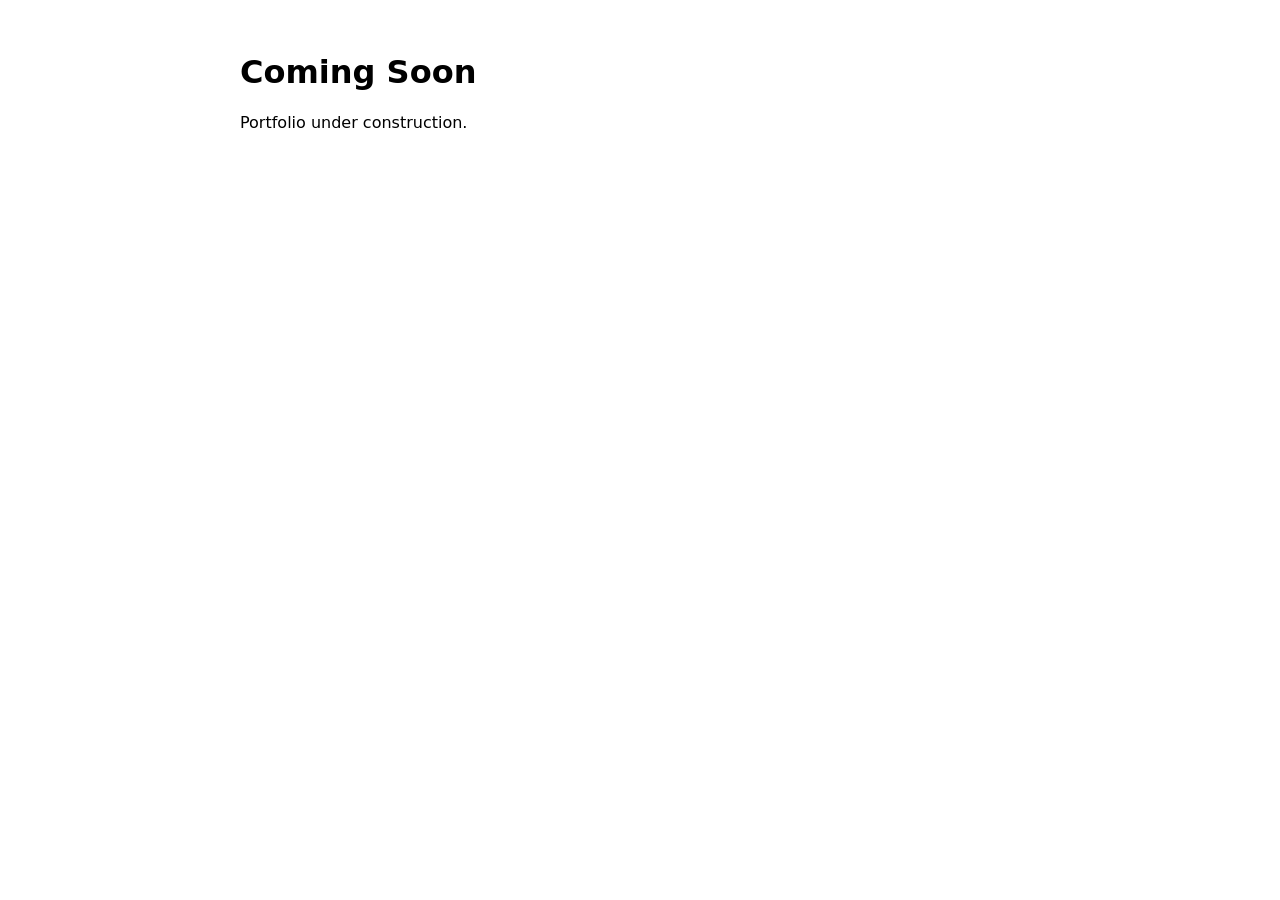
==== src/index.html @ c022584e "Initial project setup: S3+CloudFront static site with Terraform IaC and GitHub Actions deploy pipeli" ====
<!DOCTYPE html>
<html lang="en">
<head>
  <meta charset="UTF-8" />
  <meta name="viewport" content="width=device-width, initial-scale=1.0" />
  <title>My Portfolio</title>
  <style>
    body {
      font-family: system-ui, sans-serif;
      max-width: 800px;
      margin: 0 auto;
      padding: 2rem;
    }
  </style>
</head>
<body>
  <h1>Coming Soon</h1>
  <p>Portfolio under construction.</p>
</body>
</html>
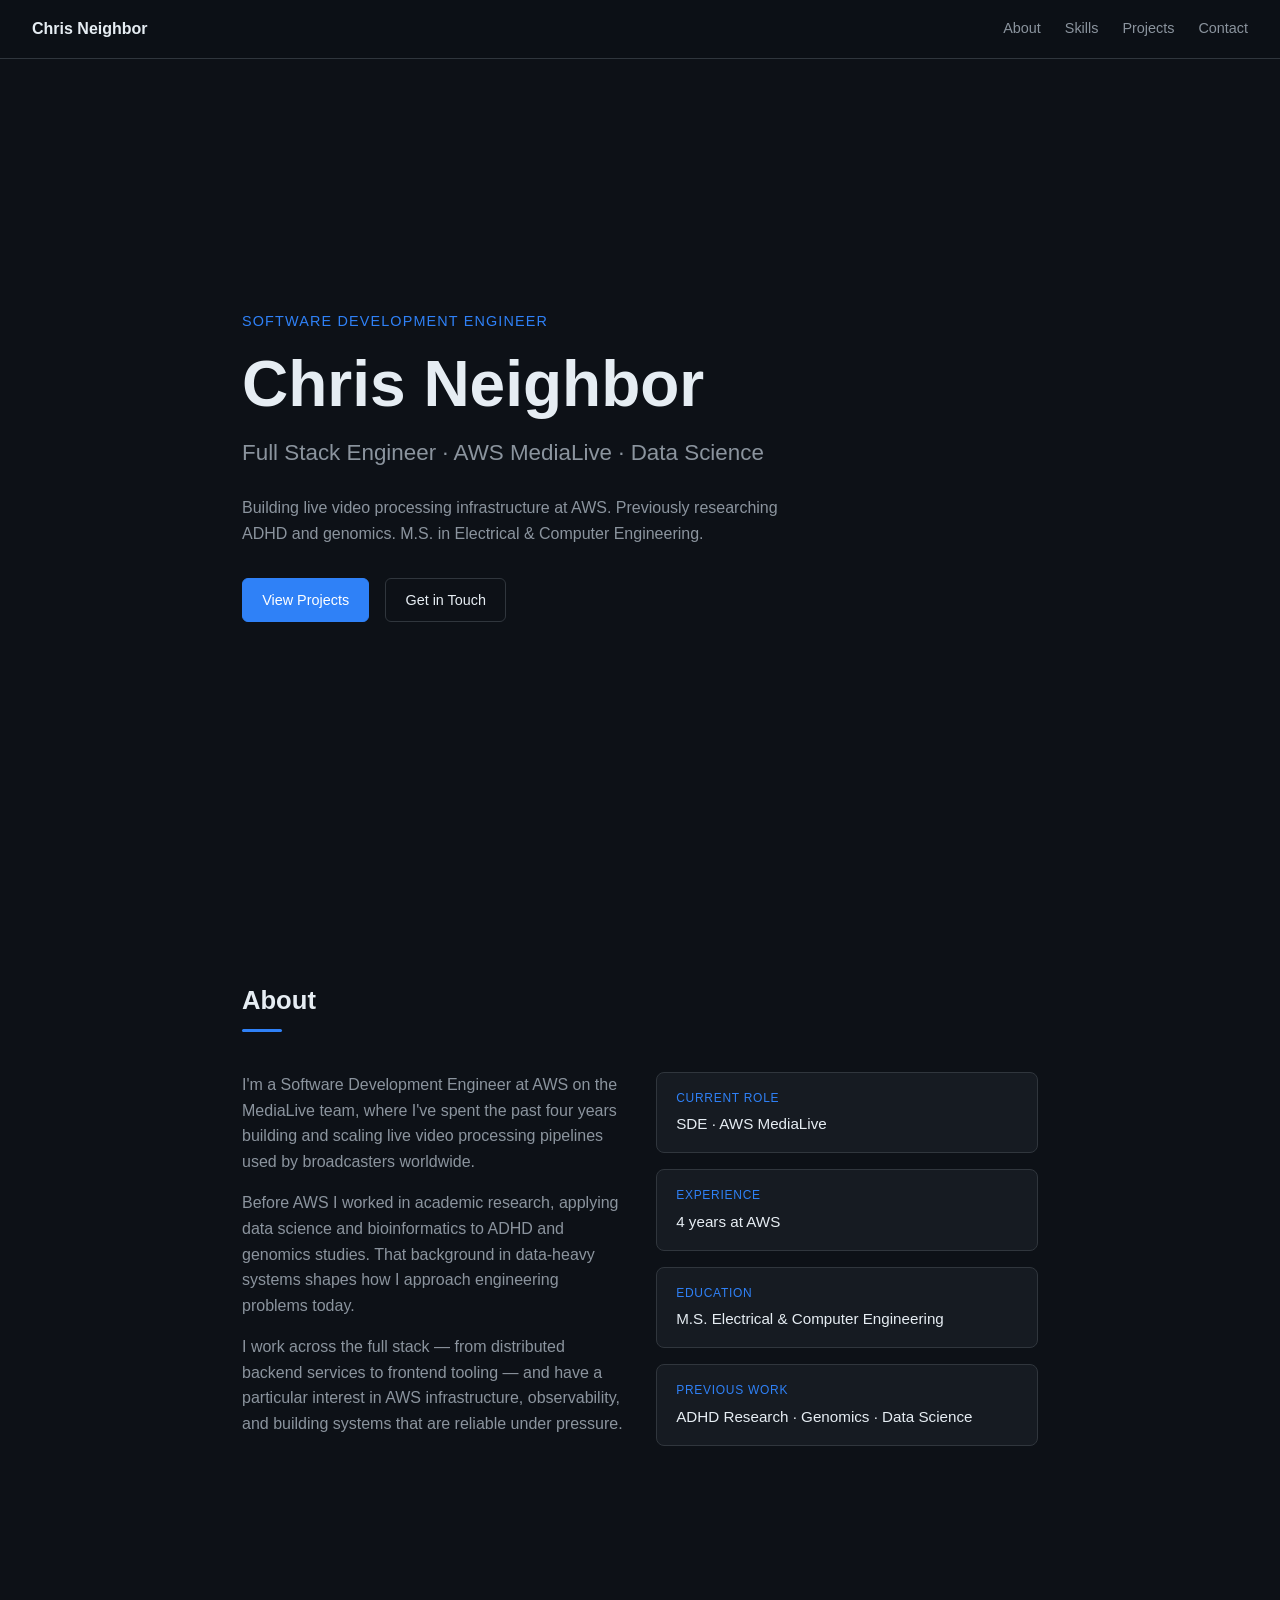
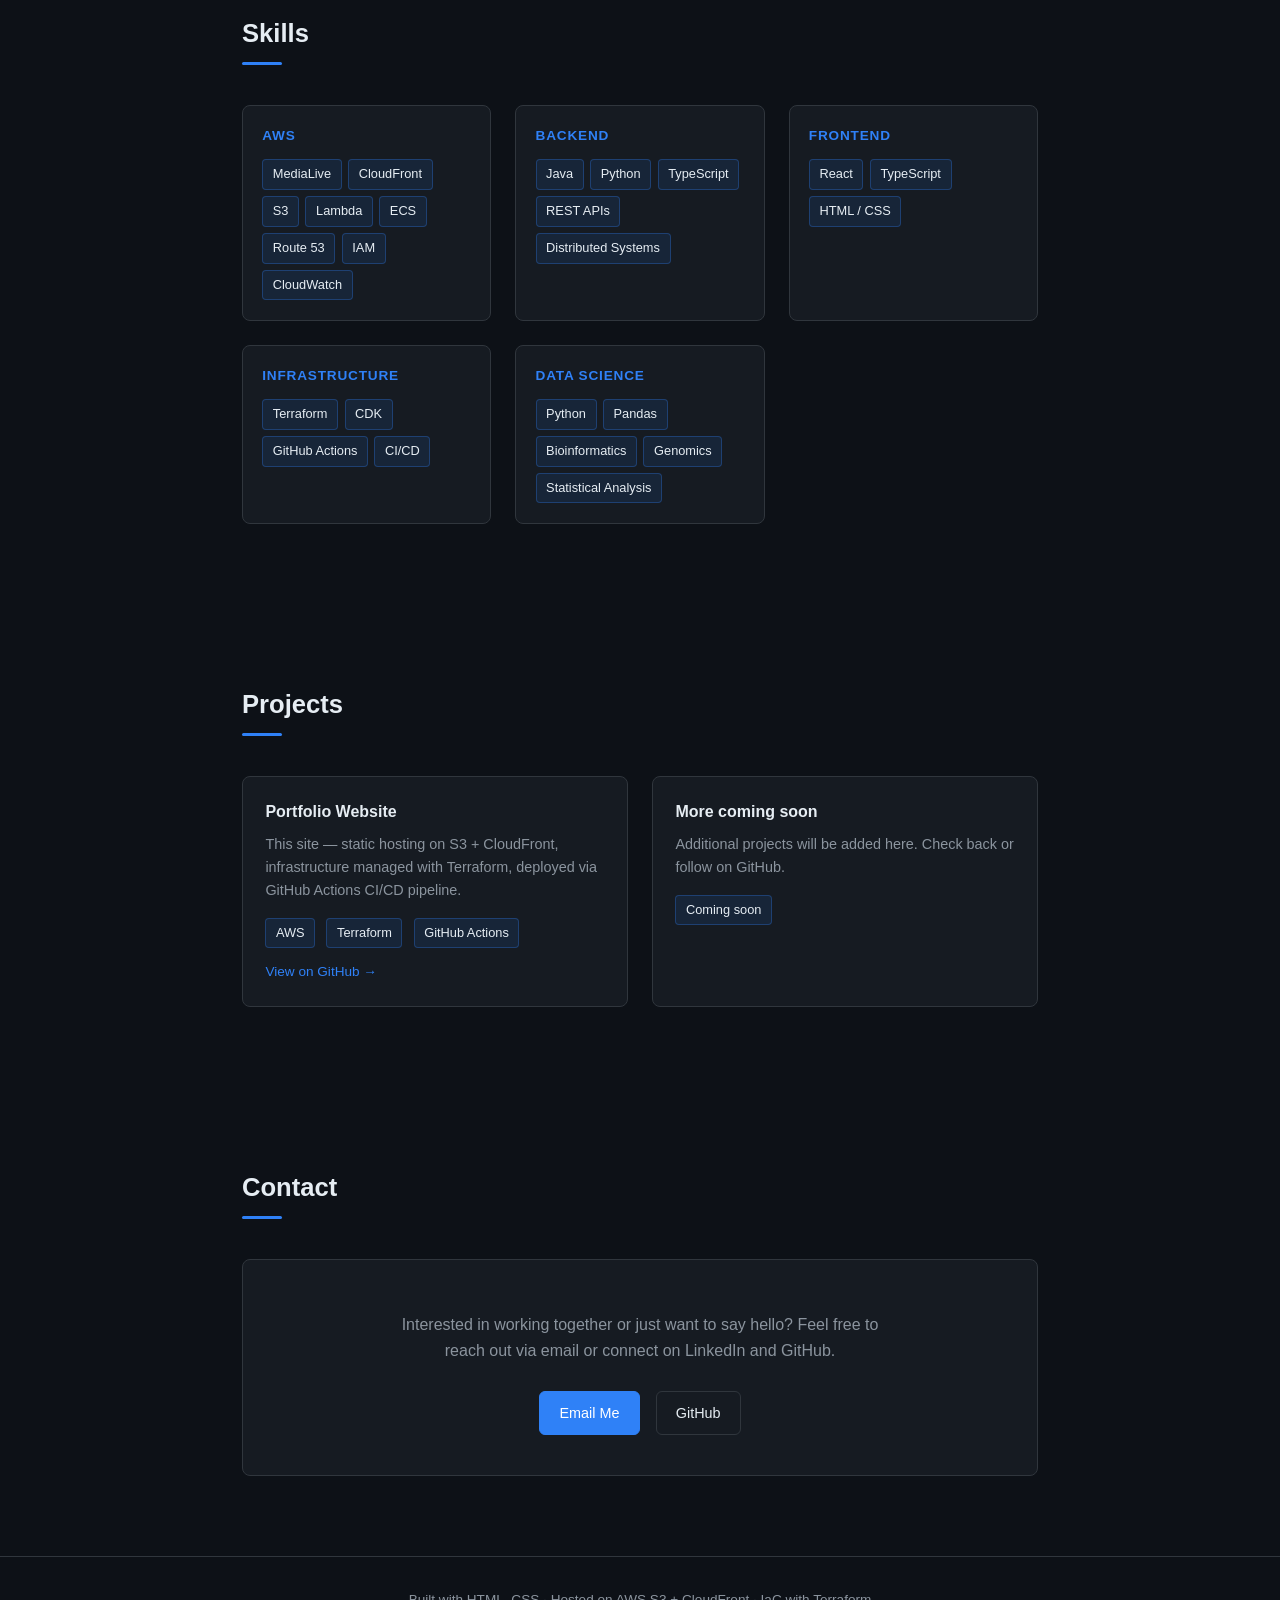
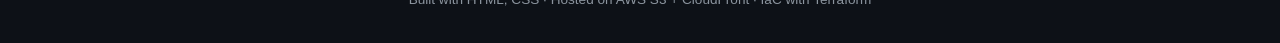
==== commit 2b29d515: "Add initial portfolio site with hero, about, skills, projects, and contact sections" ====
--- a/src/index.html
+++ b/src/index.html
@@ -3,18 +3,190 @@
 <head>
   <meta charset="UTF-8" />
   <meta name="viewport" content="width=device-width, initial-scale=1.0" />
-  <title>My Portfolio</title>
-  <style>
-    body {
-      font-family: system-ui, sans-serif;
-      max-width: 800px;
-      margin: 0 auto;
-      padding: 2rem;
-    }
-  </style>
+  <title>Chris Neighbor — Software Development Engineer</title>
+  <meta name="description" content="Software Development Engineer at AWS with a background in full stack development, media streaming, and data science." />
+  <link rel="stylesheet" href="styles.css" />
 </head>
 <body>
-  <h1>Coming Soon</h1>
-  <p>Portfolio under construction.</p>
+
+  <nav>
+    <span class="nav-name">Chris Neighbor</span>
+    <div class="nav-links">
+      <a href="#about">About</a>
+      <a href="#skills">Skills</a>
+      <a href="#projects">Projects</a>
+      <a href="#contact">Contact</a>
+    </div>
+  </nav>
+
+  <!-- Hero -->
+  <section id="hero">
+    <p class="hero-label">Software Development Engineer</p>
+    <h1 class="hero-name">Chris Neighbor</h1>
+    <p class="hero-title">Full Stack Engineer · AWS MediaLive · Data Science</p>
+    <p class="hero-desc">
+      Building live video processing infrastructure at AWS. Previously researching
+      ADHD and genomics. M.S. in Electrical &amp; Computer Engineering.
+    </p>
+    <div class="hero-cta">
+      <a href="#projects" class="btn btn-primary">View Projects</a>
+      <a href="#contact" class="btn btn-secondary">Get in Touch</a>
+    </div>
+  </section>
+
+  <!-- About -->
+  <section id="about">
+    <h2 class="section-heading">About</h2>
+    <div class="section-rule"></div>
+    <div class="about-grid">
+      <div class="about-text">
+        <p>
+          I'm a Software Development Engineer at AWS on the MediaLive team, where I've
+          spent the past four years building and scaling live video processing pipelines
+          used by broadcasters worldwide.
+        </p>
+        <p>
+          Before AWS I worked in academic research, applying data science and bioinformatics
+          to ADHD and genomics studies. That background in data-heavy systems shapes how
+          I approach engineering problems today.
+        </p>
+        <p>
+          I work across the full stack — from distributed backend services to frontend
+          tooling — and have a particular interest in AWS infrastructure, observability,
+          and building systems that are reliable under pressure.
+        </p>
+      </div>
+      <div class="about-details">
+        <div class="detail-card">
+          <div class="label">Current Role</div>
+          <div class="value">SDE · AWS MediaLive</div>
+        </div>
+        <div class="detail-card">
+          <div class="label">Experience</div>
+          <div class="value">4 years at AWS</div>
+        </div>
+        <div class="detail-card">
+          <div class="label">Education</div>
+          <div class="value">M.S. Electrical &amp; Computer Engineering</div>
+        </div>
+        <div class="detail-card">
+          <div class="label">Previous Work</div>
+          <div class="value">ADHD Research · Genomics · Data Science</div>
+        </div>
+      </div>
+    </div>
+  </section>
+
+  <!-- Skills -->
+  <section id="skills">
+    <h2 class="section-heading">Skills</h2>
+    <div class="section-rule"></div>
+    <div class="skills-grid">
+      <div class="skill-group">
+        <h3>AWS</h3>
+        <div class="skill-tags">
+          <span class="tag">MediaLive</span>
+          <span class="tag">CloudFront</span>
+          <span class="tag">S3</span>
+          <span class="tag">Lambda</span>
+          <span class="tag">ECS</span>
+          <span class="tag">Route 53</span>
+          <span class="tag">IAM</span>
+          <span class="tag">CloudWatch</span>
+        </div>
+      </div>
+      <div class="skill-group">
+        <h3>Backend</h3>
+        <div class="skill-tags">
+          <span class="tag">Java</span>
+          <span class="tag">Python</span>
+          <span class="tag">TypeScript</span>
+          <span class="tag">REST APIs</span>
+          <span class="tag">Distributed Systems</span>
+        </div>
+      </div>
+      <div class="skill-group">
+        <h3>Frontend</h3>
+        <div class="skill-tags">
+          <span class="tag">React</span>
+          <span class="tag">TypeScript</span>
+          <span class="tag">HTML / CSS</span>
+        </div>
+      </div>
+      <div class="skill-group">
+        <h3>Infrastructure</h3>
+        <div class="skill-tags">
+          <span class="tag">Terraform</span>
+          <span class="tag">CDK</span>
+          <span class="tag">GitHub Actions</span>
+          <span class="tag">CI/CD</span>
+        </div>
+      </div>
+      <div class="skill-group">
+        <h3>Data Science</h3>
+        <div class="skill-tags">
+          <span class="tag">Python</span>
+          <span class="tag">Pandas</span>
+          <span class="tag">Bioinformatics</span>
+          <span class="tag">Genomics</span>
+          <span class="tag">Statistical Analysis</span>
+        </div>
+      </div>
+    </div>
+  </section>
+
+  <!-- Projects -->
+  <section id="projects">
+    <h2 class="section-heading">Projects</h2>
+    <div class="section-rule"></div>
+    <div class="projects-grid">
+      <div class="project-card">
+        <h3>Portfolio Website</h3>
+        <p>
+          This site — static hosting on S3 + CloudFront, infrastructure managed
+          with Terraform, deployed via GitHub Actions CI/CD pipeline.
+        </p>
+        <div class="skill-tags">
+          <span class="tag">AWS</span>
+          <span class="tag">Terraform</span>
+          <span class="tag">GitHub Actions</span>
+        </div>
+        <a href="https://github.com/Neighborc/PersonalWebsite" class="project-link" target="_blank" rel="noopener">
+          View on GitHub →
+        </a>
+      </div>
+
+      <div class="project-card">
+        <h3>More coming soon</h3>
+        <p>
+          Additional projects will be added here. Check back or follow on GitHub.
+        </p>
+        <div class="skill-tags">
+          <span class="tag">Coming soon</span>
+        </div>
+      </div>
+    </div>
+  </section>
+
+  <!-- Contact -->
+  <section id="contact">
+    <h2 class="section-heading">Contact</h2>
+    <div class="section-rule"></div>
+    <div class="contact-inner">
+      <p>
+        Interested in working together or just want to say hello?
+        Feel free to reach out via email or connect on LinkedIn and GitHub.
+      </p>
+      <div class="contact-links">
+        <a href="mailto:chrisjneighbor@gmail.com" class="btn btn-primary">Email Me</a>
+        <a href="https://github.com/Neighborc" class="btn btn-secondary" target="_blank" rel="noopener">GitHub</a>
+      </div>
+    </div>
+  </section>
+
+  <footer>
+    <p>Built with HTML, CSS · Hosted on AWS S3 + CloudFront · IaC with Terraform</p>
+  </footer>
+
 </body>
 </html>
--- a/src/styles.css
+++ b/src/styles.css
@@ -0,0 +1,254 @@
+*, *::before, *::after { box-sizing: border-box; margin: 0; padding: 0; }
+
+:root {
+  --bg: #0d1117;
+  --bg-card: #161b22;
+  --border: #30363d;
+  --text: #e6edf3;
+  --text-muted: #8b949e;
+  --accent: #2f81f7;
+  --accent-glow: rgba(47, 129, 247, 0.15);
+  --tag-bg: rgba(47, 129, 247, 0.1);
+  --tag-border: rgba(47, 129, 247, 0.3);
+}
+
+html { scroll-behavior: smooth; }
+
+body {
+  background: var(--bg);
+  color: var(--text);
+  font-family: -apple-system, BlinkMacSystemFont, "Segoe UI", sans-serif;
+  line-height: 1.6;
+}
+
+a { color: var(--accent); text-decoration: none; }
+a:hover { text-decoration: underline; }
+
+/* Nav */
+nav {
+  position: fixed;
+  top: 0; left: 0; right: 0;
+  z-index: 100;
+  display: flex;
+  justify-content: space-between;
+  align-items: center;
+  padding: 1rem 2rem;
+  background: rgba(13, 17, 23, 0.85);
+  backdrop-filter: blur(12px);
+  border-bottom: 1px solid var(--border);
+}
+
+.nav-name { font-weight: 600; font-size: 1rem; color: var(--text); }
+
+.nav-links { display: flex; gap: 1.5rem; }
+.nav-links a { color: var(--text-muted); font-size: 0.9rem; transition: color 0.2s; }
+.nav-links a:hover { color: var(--text); text-decoration: none; }
+
+/* Sections */
+section { max-width: 860px; margin: 0 auto; padding: 5rem 2rem; }
+
+/* Hero */
+#hero {
+  min-height: 100vh;
+  display: flex;
+  flex-direction: column;
+  justify-content: center;
+  max-width: 860px;
+  margin: 0 auto;
+  padding: 6rem 2rem 4rem;
+}
+
+.hero-label {
+  font-size: 0.9rem;
+  color: var(--accent);
+  letter-spacing: 0.08em;
+  text-transform: uppercase;
+  margin-bottom: 1rem;
+}
+
+.hero-name {
+  font-size: clamp(2.5rem, 6vw, 4rem);
+  font-weight: 700;
+  line-height: 1.1;
+  margin-bottom: 1rem;
+}
+
+.hero-title {
+  font-size: clamp(1.1rem, 2.5vw, 1.4rem);
+  color: var(--text-muted);
+  margin-bottom: 1.5rem;
+}
+
+.hero-desc {
+  max-width: 560px;
+  color: var(--text-muted);
+  font-size: 1rem;
+  margin-bottom: 2rem;
+}
+
+.hero-cta { display: flex; gap: 1rem; flex-wrap: wrap; }
+
+.btn {
+  display: inline-flex;
+  align-items: center;
+  gap: 0.4rem;
+  padding: 0.6rem 1.2rem;
+  border-radius: 6px;
+  font-size: 0.9rem;
+  font-weight: 500;
+  transition: all 0.2s;
+  border: 1px solid transparent;
+}
+
+.btn-primary {
+  background: var(--accent);
+  color: #fff;
+  border-color: var(--accent);
+}
+.btn-primary:hover { opacity: 0.85; text-decoration: none; }
+
+.btn-secondary {
+  background: transparent;
+  color: var(--text);
+  border-color: var(--border);
+}
+.btn-secondary:hover { border-color: var(--text-muted); text-decoration: none; }
+
+/* Section headings */
+.section-heading {
+  font-size: 1.6rem;
+  font-weight: 700;
+  margin-bottom: 0.5rem;
+}
+
+.section-rule {
+  width: 40px;
+  height: 3px;
+  background: var(--accent);
+  border-radius: 2px;
+  margin-bottom: 2.5rem;
+}
+
+/* About */
+.about-grid {
+  display: grid;
+  grid-template-columns: 1fr 1fr;
+  gap: 2rem;
+}
+
+.about-text p { color: var(--text-muted); margin-bottom: 1rem; }
+
+.about-details { display: flex; flex-direction: column; gap: 1rem; }
+
+.detail-card {
+  background: var(--bg-card);
+  border: 1px solid var(--border);
+  border-radius: 8px;
+  padding: 1rem 1.2rem;
+}
+
+.detail-card .label {
+  font-size: 0.75rem;
+  text-transform: uppercase;
+  letter-spacing: 0.06em;
+  color: var(--accent);
+  margin-bottom: 0.25rem;
+}
+
+.detail-card .value { font-size: 0.95rem; color: var(--text); }
+
+/* Skills */
+.skills-grid {
+  display: grid;
+  grid-template-columns: repeat(auto-fit, minmax(220px, 1fr));
+  gap: 1.5rem;
+}
+
+.skill-group {
+  background: var(--bg-card);
+  border: 1px solid var(--border);
+  border-radius: 8px;
+  padding: 1.2rem;
+}
+
+.skill-group h3 {
+  font-size: 0.85rem;
+  text-transform: uppercase;
+  letter-spacing: 0.06em;
+  color: var(--accent);
+  margin-bottom: 0.8rem;
+}
+
+.skill-tags { display: flex; flex-wrap: wrap; gap: 0.4rem; }
+
+.tag {
+  font-size: 0.8rem;
+  padding: 0.25rem 0.6rem;
+  border-radius: 4px;
+  background: var(--tag-bg);
+  border: 1px solid var(--tag-border);
+  color: var(--text);
+}
+
+/* Projects */
+.projects-grid {
+  display: grid;
+  grid-template-columns: repeat(auto-fit, minmax(280px, 1fr));
+  gap: 1.5rem;
+}
+
+.project-card {
+  background: var(--bg-card);
+  border: 1px solid var(--border);
+  border-radius: 8px;
+  padding: 1.4rem;
+  transition: border-color 0.2s;
+}
+
+.project-card:hover { border-color: var(--accent); }
+
+.project-card h3 { font-size: 1rem; margin-bottom: 0.5rem; }
+.project-card p { font-size: 0.9rem; color: var(--text-muted); margin-bottom: 1rem; }
+.project-card .tag { margin-right: 0.3rem; }
+
+.project-link {
+  font-size: 0.85rem;
+  color: var(--accent);
+  display: inline-flex;
+  align-items: center;
+  gap: 0.3rem;
+  margin-top: 0.8rem;
+}
+
+/* Contact */
+.contact-inner {
+  background: var(--bg-card);
+  border: 1px solid var(--border);
+  border-radius: 8px;
+  padding: 2.5rem;
+  text-align: center;
+}
+
+.contact-inner p {
+  color: var(--text-muted);
+  max-width: 480px;
+  margin: 0.75rem auto 1.75rem;
+}
+
+.contact-links { display: flex; justify-content: center; gap: 1rem; flex-wrap: wrap; }
+
+/* Footer */
+footer {
+  text-align: center;
+  padding: 2rem;
+  color: var(--text-muted);
+  font-size: 0.85rem;
+  border-top: 1px solid var(--border);
+}
+
+/* Responsive */
+@media (max-width: 640px) {
+  .about-grid { grid-template-columns: 1fr; }
+  nav { padding: 1rem; }
+  .nav-links { gap: 1rem; }
+}
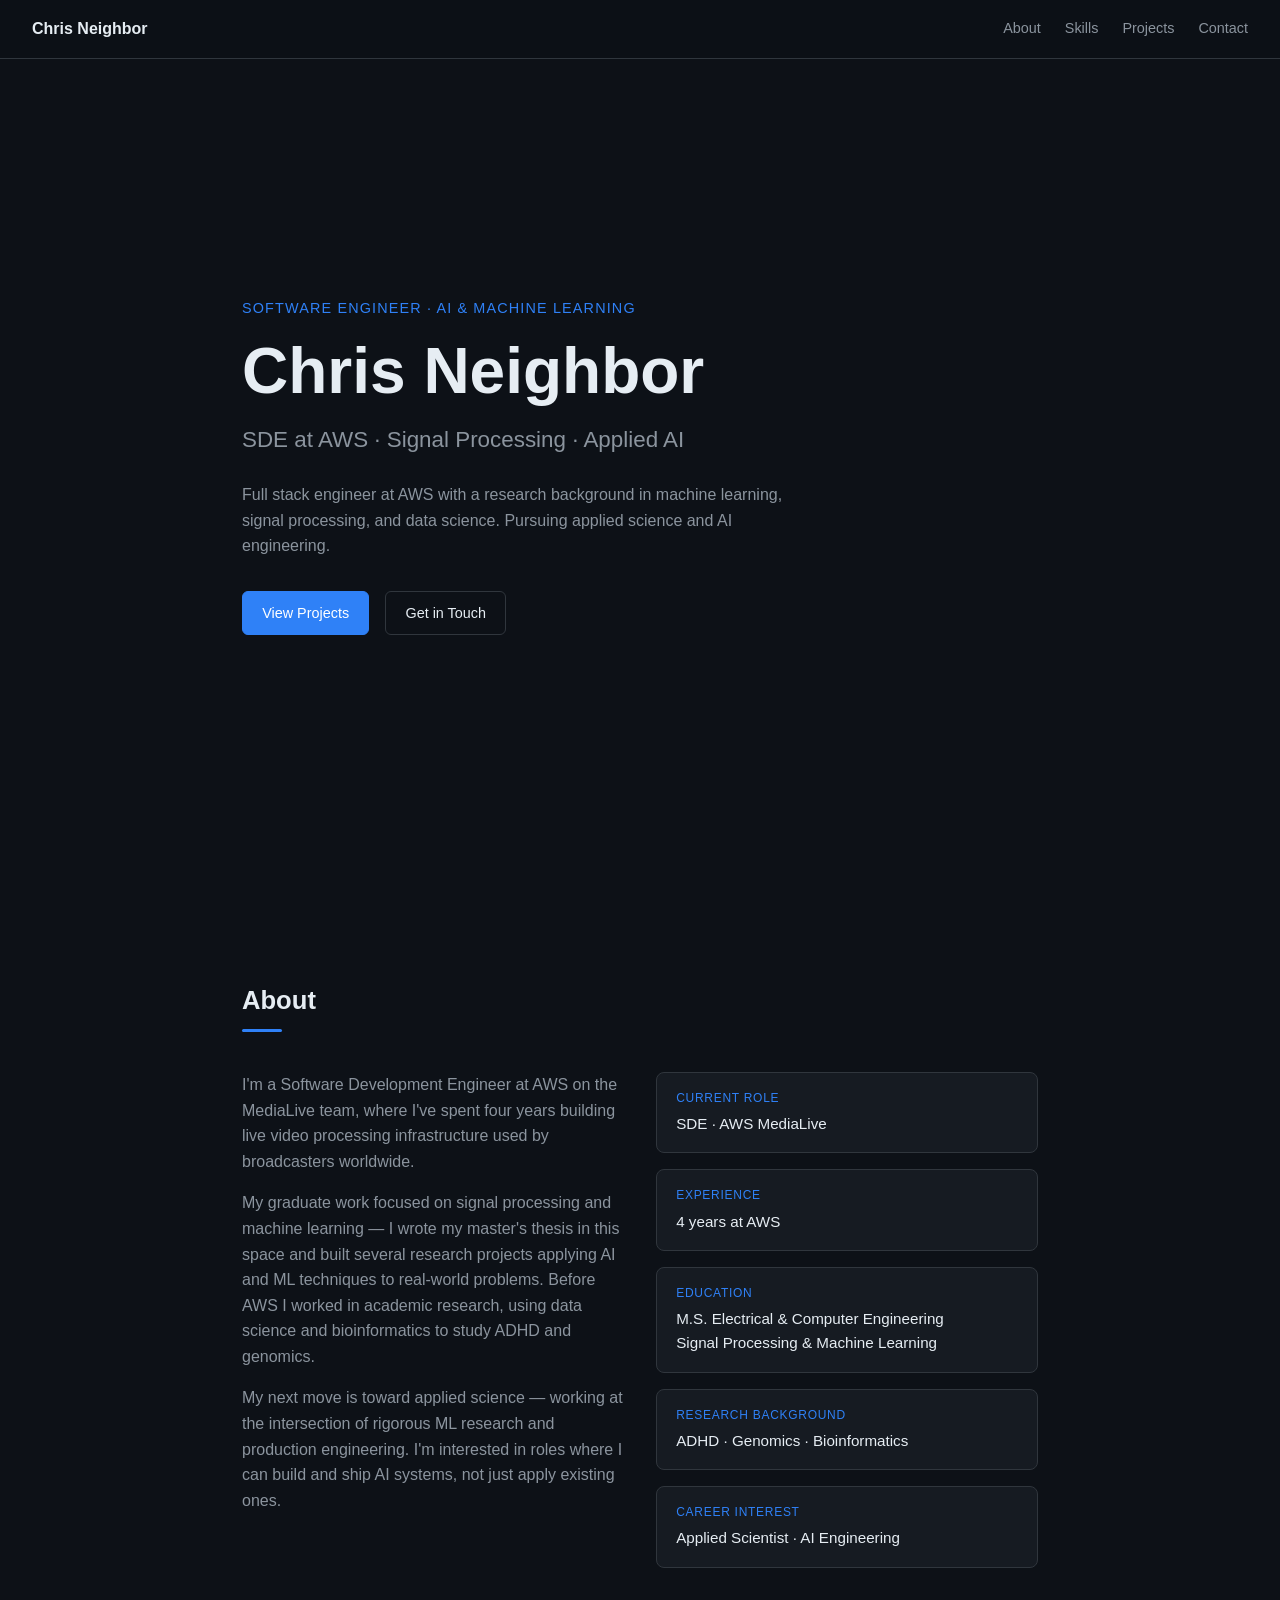
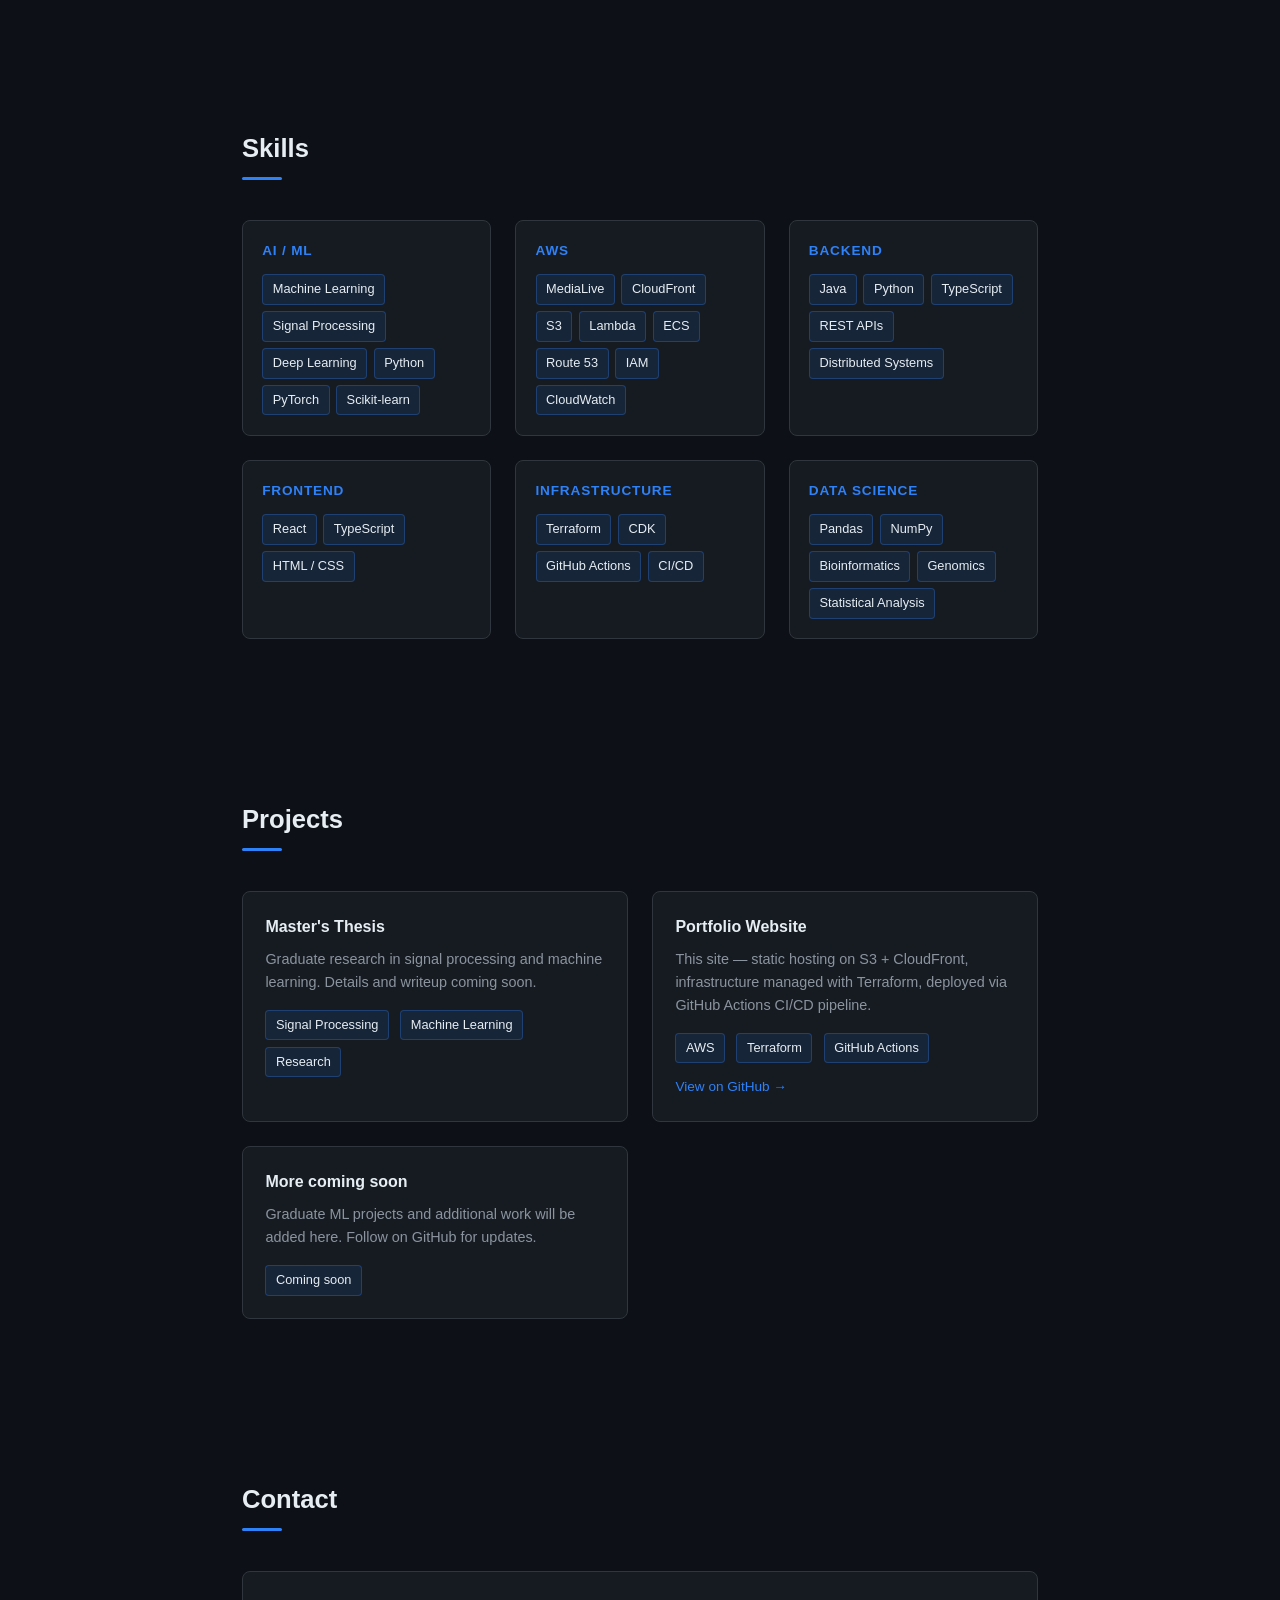
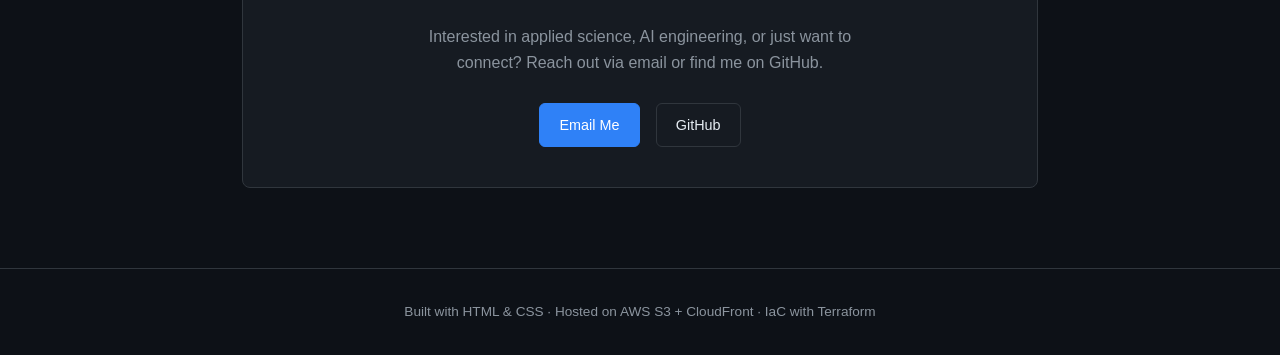
==== commit f6e99767: "Update portfolio with additional background info" ====
--- a/src/index.html
+++ b/src/index.html
@@ -3,8 +3,8 @@
 <head>
   <meta charset="UTF-8" />
   <meta name="viewport" content="width=device-width, initial-scale=1.0" />
-  <title>Chris Neighbor — Software Development Engineer</title>
-  <meta name="description" content="Software Development Engineer at AWS with a background in full stack development, media streaming, and data science." />
+  <title>Chris Neighbor — Software Engineer & AI/ML</title>
+  <meta name="description" content="Software Development Engineer at AWS with a background in AI, machine learning, signal processing, and full stack development." />
   <link rel="stylesheet" href="styles.css" />
 </head>
 <body>
@@ -21,12 +21,12 @@
 
   <!-- Hero -->
   <section id="hero">
-    <p class="hero-label">Software Development Engineer</p>
+    <p class="hero-label">Software Engineer · AI & Machine Learning</p>
     <h1 class="hero-name">Chris Neighbor</h1>
-    <p class="hero-title">Full Stack Engineer · AWS MediaLive · Data Science</p>
+    <p class="hero-title">SDE at AWS · Signal Processing · Applied AI</p>
     <p class="hero-desc">
-      Building live video processing infrastructure at AWS. Previously researching
-      ADHD and genomics. M.S. in Electrical &amp; Computer Engineering.
+      Full stack engineer at AWS with a research background in machine learning,
+      signal processing, and data science. Pursuing applied science and AI engineering.
     </p>
     <div class="hero-cta">
       <a href="#projects" class="btn btn-primary">View Projects</a>
@@ -42,18 +42,19 @@
       <div class="about-text">
         <p>
           I'm a Software Development Engineer at AWS on the MediaLive team, where I've
-          spent the past four years building and scaling live video processing pipelines
-          used by broadcasters worldwide.
-        </p>
-        <p>
-          Before AWS I worked in academic research, applying data science and bioinformatics
-          to ADHD and genomics studies. That background in data-heavy systems shapes how
-          I approach engineering problems today.
-        </p>
-        <p>
-          I work across the full stack — from distributed backend services to frontend
-          tooling — and have a particular interest in AWS infrastructure, observability,
-          and building systems that are reliable under pressure.
+          spent four years building live video processing infrastructure used by
+          broadcasters worldwide.
+        </p>
+        <p>
+          My graduate work focused on signal processing and machine learning — I wrote
+          my master's thesis in this space and built several research projects applying
+          AI and ML techniques to real-world problems. Before AWS I worked in academic
+          research, using data science and bioinformatics to study ADHD and genomics.
+        </p>
+        <p>
+          My next move is toward applied science — working at the intersection of
+          rigorous ML research and production engineering. I'm interested in roles
+          where I can build and ship AI systems, not just apply existing ones.
         </p>
       </div>
       <div class="about-details">
@@ -67,11 +68,15 @@
         </div>
         <div class="detail-card">
           <div class="label">Education</div>
-          <div class="value">M.S. Electrical &amp; Computer Engineering</div>
-        </div>
-        <div class="detail-card">
-          <div class="label">Previous Work</div>
-          <div class="value">ADHD Research · Genomics · Data Science</div>
+          <div class="value">M.S. Electrical &amp; Computer Engineering<br>Signal Processing &amp; Machine Learning</div>
+        </div>
+        <div class="detail-card">
+          <div class="label">Research Background</div>
+          <div class="value">ADHD · Genomics · Bioinformatics</div>
+        </div>
+        <div class="detail-card">
+          <div class="label">Career Interest</div>
+          <div class="value">Applied Scientist · AI Engineering</div>
         </div>
       </div>
     </div>
@@ -82,6 +87,17 @@
     <h2 class="section-heading">Skills</h2>
     <div class="section-rule"></div>
     <div class="skills-grid">
+      <div class="skill-group">
+        <h3>AI / ML</h3>
+        <div class="skill-tags">
+          <span class="tag">Machine Learning</span>
+          <span class="tag">Signal Processing</span>
+          <span class="tag">Deep Learning</span>
+          <span class="tag">Python</span>
+          <span class="tag">PyTorch</span>
+          <span class="tag">Scikit-learn</span>
+        </div>
+      </div>
       <div class="skill-group">
         <h3>AWS</h3>
         <div class="skill-tags">
@@ -125,8 +141,8 @@
       <div class="skill-group">
         <h3>Data Science</h3>
         <div class="skill-tags">
-          <span class="tag">Python</span>
           <span class="tag">Pandas</span>
+          <span class="tag">NumPy</span>
           <span class="tag">Bioinformatics</span>
           <span class="tag">Genomics</span>
           <span class="tag">Statistical Analysis</span>
@@ -140,6 +156,20 @@
     <h2 class="section-heading">Projects</h2>
     <div class="section-rule"></div>
     <div class="projects-grid">
+
+      <div class="project-card">
+        <h3>Master's Thesis</h3>
+        <p>
+          Graduate research in signal processing and machine learning.
+          Details and writeup coming soon.
+        </p>
+        <div class="skill-tags">
+          <span class="tag">Signal Processing</span>
+          <span class="tag">Machine Learning</span>
+          <span class="tag">Research</span>
+        </div>
+      </div>
+
       <div class="project-card">
         <h3>Portfolio Website</h3>
         <p>
@@ -159,12 +189,14 @@
       <div class="project-card">
         <h3>More coming soon</h3>
         <p>
-          Additional projects will be added here. Check back or follow on GitHub.
+          Graduate ML projects and additional work will be added here.
+          Follow on GitHub for updates.
         </p>
         <div class="skill-tags">
           <span class="tag">Coming soon</span>
         </div>
       </div>
+
     </div>
   </section>
 
@@ -174,8 +206,8 @@
     <div class="section-rule"></div>
     <div class="contact-inner">
       <p>
-        Interested in working together or just want to say hello?
-        Feel free to reach out via email or connect on LinkedIn and GitHub.
+        Interested in applied science, AI engineering, or just want to connect?
+        Reach out via email or find me on GitHub.
       </p>
       <div class="contact-links">
         <a href="mailto:chrisjneighbor@gmail.com" class="btn btn-primary">Email Me</a>
@@ -185,7 +217,7 @@
   </section>
 
   <footer>
-    <p>Built with HTML, CSS · Hosted on AWS S3 + CloudFront · IaC with Terraform</p>
+    <p>Built with HTML &amp; CSS · Hosted on AWS S3 + CloudFront · IaC with Terraform</p>
   </footer>
 
 </body>
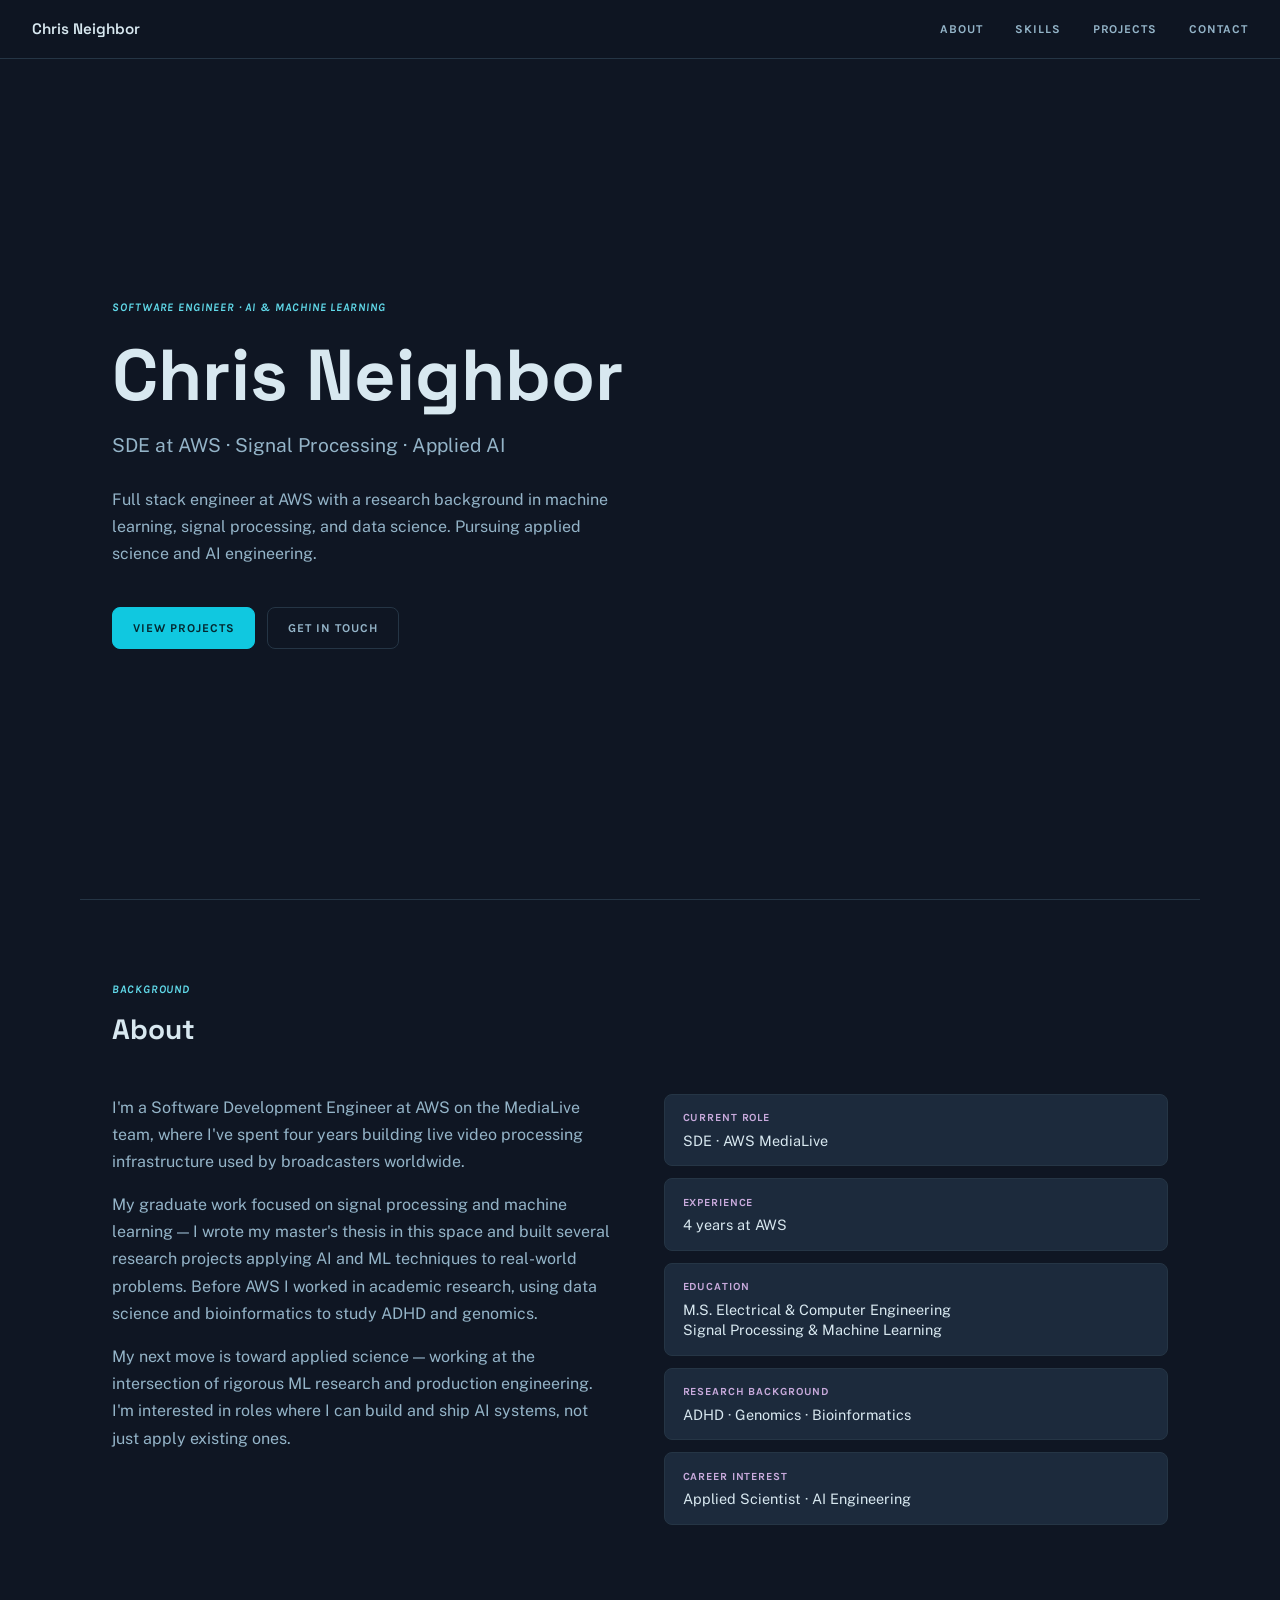
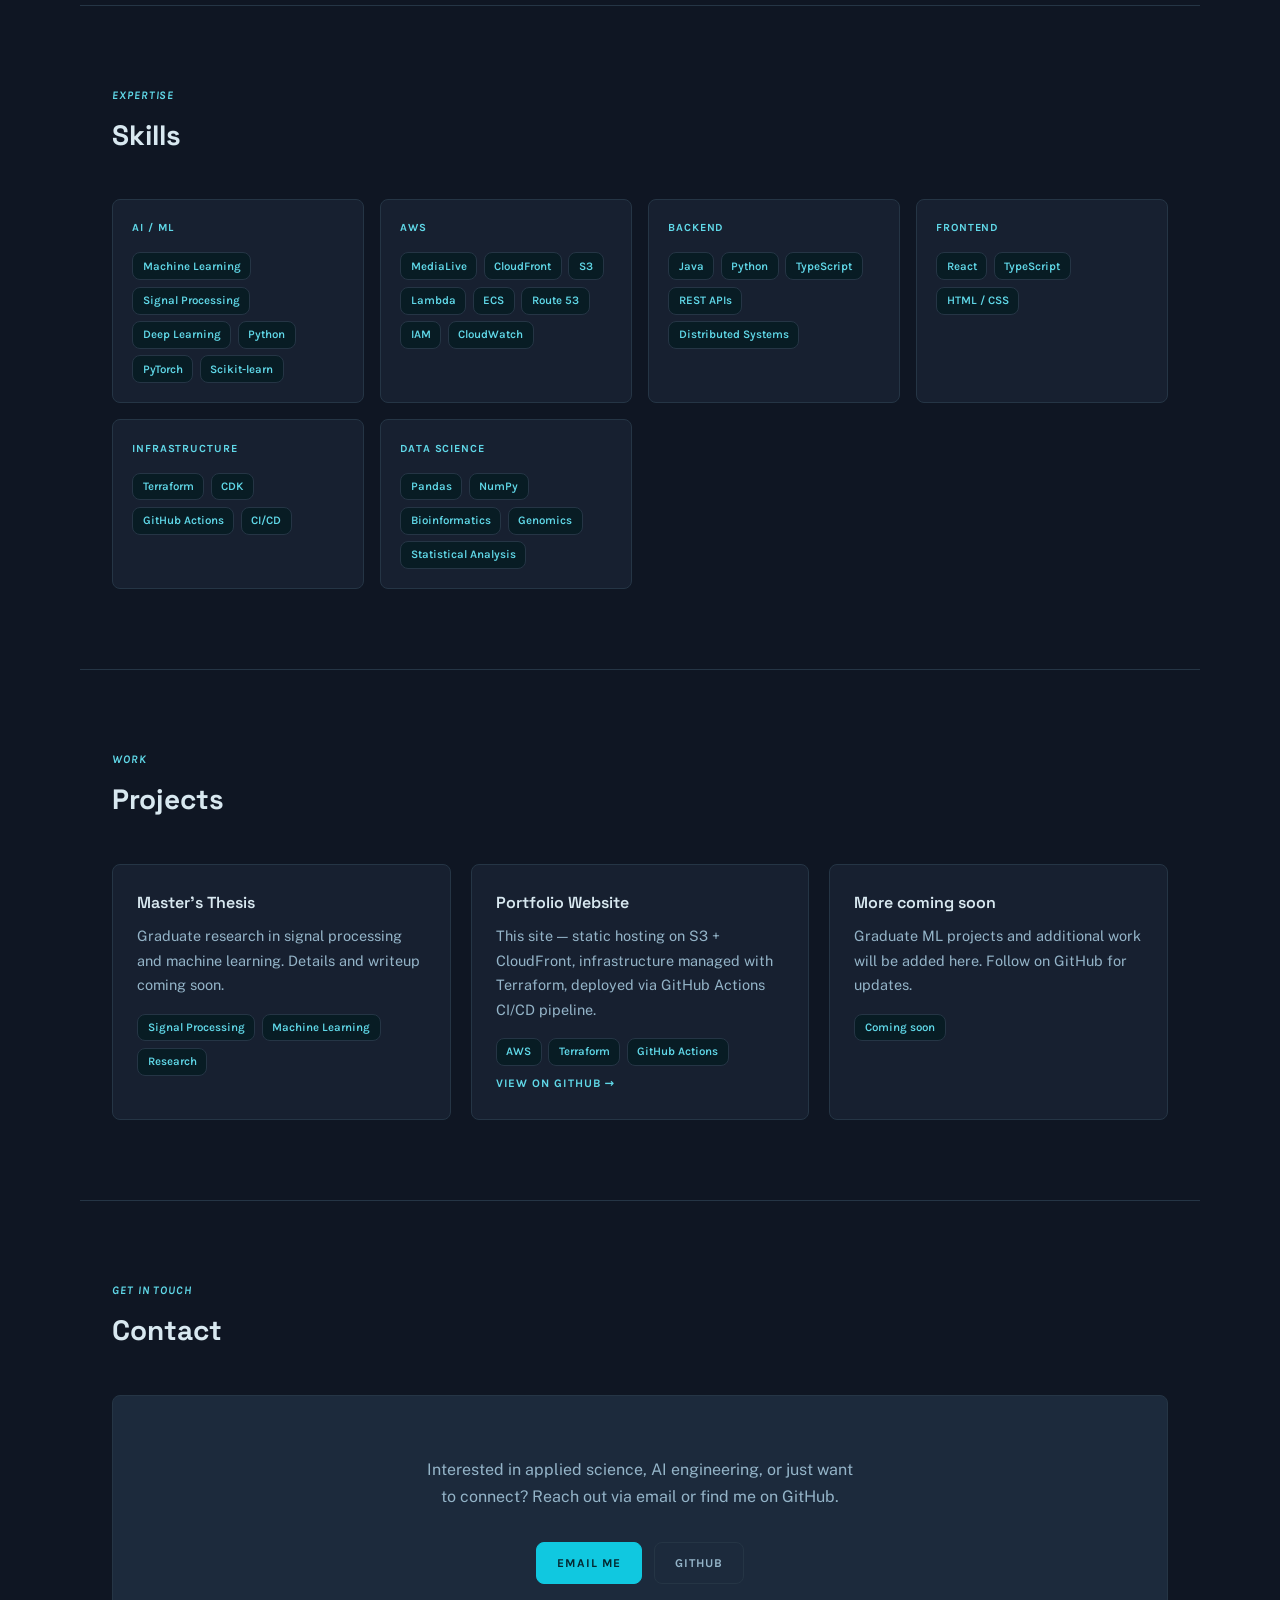
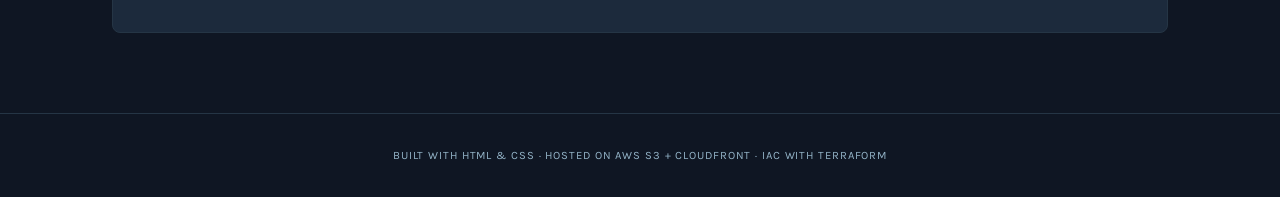
==== commit c46b8e66: "Update portfolio style and color palette" ====
--- a/src/index.html
+++ b/src/index.html
@@ -5,6 +5,7 @@
   <meta name="viewport" content="width=device-width, initial-scale=1.0" />
   <title>Chris Neighbor — Software Engineer & AI/ML</title>
   <meta name="description" content="Software Development Engineer at AWS with a background in AI, machine learning, signal processing, and full stack development." />
+  <link href="https://fonts.googleapis.com/css2?family=Space+Grotesk:wght@500;600;700&family=Public+Sans:ital,wght@0,400;0,500;0,600;1,400&family=Karla:ital,wght@0,600;0,700;1,700&display=swap" rel="stylesheet">
   <link rel="stylesheet" href="styles.css" />
 </head>
 <body>
@@ -36,8 +37,8 @@
 
   <!-- About -->
   <section id="about">
+    <p class="section-eyebrow">Background</p>
     <h2 class="section-heading">About</h2>
-    <div class="section-rule"></div>
     <div class="about-grid">
       <div class="about-text">
         <p>
@@ -84,8 +85,8 @@
 
   <!-- Skills -->
   <section id="skills">
+    <p class="section-eyebrow">Expertise</p>
     <h2 class="section-heading">Skills</h2>
-    <div class="section-rule"></div>
     <div class="skills-grid">
       <div class="skill-group">
         <h3>AI / ML</h3>
@@ -153,8 +154,8 @@
 
   <!-- Projects -->
   <section id="projects">
+    <p class="section-eyebrow">Work</p>
     <h2 class="section-heading">Projects</h2>
-    <div class="section-rule"></div>
     <div class="projects-grid">
 
       <div class="project-card">
@@ -202,8 +203,8 @@
 
   <!-- Contact -->
   <section id="contact">
+    <p class="section-eyebrow">Get in Touch</p>
     <h2 class="section-heading">Contact</h2>
-    <div class="section-rule"></div>
     <div class="contact-inner">
       <p>
         Interested in applied science, AI engineering, or just want to connect?
--- a/src/styles.css
+++ b/src/styles.css
@@ -1,15 +1,34 @@
 *, *::before, *::after { box-sizing: border-box; margin: 0; padding: 0; }
 
 :root {
-  --bg: #0d1117;
-  --bg-card: #161b22;
-  --border: #30363d;
-  --text: #e6edf3;
-  --text-muted: #8b949e;
-  --accent: #2f81f7;
-  --accent-glow: rgba(47, 129, 247, 0.15);
-  --tag-bg: rgba(47, 129, 247, 0.1);
-  --tag-border: rgba(47, 129, 247, 0.3);
+  /* Ghost in the Shell — custom palette */
+  --bg: #0F1623;
+  --surface: #172030;
+  --surface-alt: #1C2A3C;
+  --text: #D8E8F0;
+  --text-muted: #94B4C8;
+  --border: #253545;
+  --accent: #10C8E0;
+  --accent-ink: #042830;
+  --accent-label: #60D8E8;
+  --accent-soft: #081C24;
+  --accent-purple: #7A44A0;
+  --accent-purple-soft: #1A0C28;
+  --accent-2: #C8AADC;
+  --accent-green: #28A040;
+  --accent-green-soft: #081A0C;
+  --accent-red: #D41828;
+  --accent-red-soft: #280608;
+
+  /* Fonts */
+  --font-display: "Space Grotesk", system-ui, sans-serif;
+  --font-body: "Public Sans", system-ui, sans-serif;
+  --font-label: "Karla", system-ui, sans-serif;
+
+  /* Shared tokens */
+  --radius: 8px;
+  --label-spacing: 0.08em;
+  --max-page: 1120px;
 }
 
 html { scroll-behavior: smooth; }
@@ -17,14 +36,15 @@
 body {
   background: var(--bg);
   color: var(--text);
-  font-family: -apple-system, BlinkMacSystemFont, "Segoe UI", sans-serif;
-  line-height: 1.6;
-}
-
-a { color: var(--accent); text-decoration: none; }
+  font-family: var(--font-body);
+  font-size: 1rem;
+  line-height: 1.7;
+}
+
+a { color: var(--accent-label); text-decoration: none; }
 a:hover { text-decoration: underline; }
 
-/* Nav */
+/* ── Nav ── */
 nav {
   position: fixed;
   top: 0; left: 0; right: 0;
@@ -33,222 +53,294 @@
   justify-content: space-between;
   align-items: center;
   padding: 1rem 2rem;
-  background: rgba(13, 17, 23, 0.85);
-  backdrop-filter: blur(12px);
+  background: rgba(15, 22, 35, 0.92);
+  backdrop-filter: blur(10px);
   border-bottom: 1px solid var(--border);
 }
 
-.nav-name { font-weight: 600; font-size: 1rem; color: var(--text); }
-
-.nav-links { display: flex; gap: 1.5rem; }
-.nav-links a { color: var(--text-muted); font-size: 0.9rem; transition: color 0.2s; }
+.nav-name {
+  font-family: var(--font-display);
+  font-weight: 600;
+  font-size: 0.95rem;
+  color: var(--text);
+}
+
+.nav-links { display: flex; gap: 2rem; }
+.nav-links a {
+  font-family: var(--font-label);
+  font-size: 0.75rem;
+  font-weight: 700;
+  letter-spacing: var(--label-spacing);
+  text-transform: uppercase;
+  color: var(--text-muted);
+  transition: color 0.15s;
+}
 .nav-links a:hover { color: var(--text); text-decoration: none; }
 
-/* Sections */
-section { max-width: 860px; margin: 0 auto; padding: 5rem 2rem; }
-
-/* Hero */
+/* ── Sections ── */
+section {
+  max-width: var(--max-page);
+  margin: 0 auto;
+  padding: 5rem 2rem;
+}
+
+/* ── Hero ── */
 #hero {
   min-height: 100vh;
   display: flex;
   flex-direction: column;
   justify-content: center;
-  max-width: 860px;
+  max-width: var(--max-page);
   margin: 0 auto;
-  padding: 6rem 2rem 4rem;
+  padding: 8rem 2rem 5rem;
+  border-bottom: 1px solid var(--border);
 }
 
 .hero-label {
-  font-size: 0.9rem;
-  color: var(--accent);
-  letter-spacing: 0.08em;
-  text-transform: uppercase;
+  font-family: var(--font-label);
+  font-size: 0.72rem;
+  font-weight: 700;
+  font-style: italic;
+  letter-spacing: var(--label-spacing);
+  text-transform: uppercase;
+  color: var(--accent-label);
+  margin-bottom: 1.25rem;
+}
+
+.hero-name {
+  font-family: var(--font-display);
+  font-size: clamp(2.8rem, 6vw, 4.5rem);
+  font-weight: 700;
+  line-height: 1.05;
+  color: var(--text);
   margin-bottom: 1rem;
 }
 
-.hero-name {
-  font-size: clamp(2.5rem, 6vw, 4rem);
-  font-weight: 700;
-  line-height: 1.1;
-  margin-bottom: 1rem;
-}
-
 .hero-title {
-  font-size: clamp(1.1rem, 2.5vw, 1.4rem);
+  font-family: var(--font-body);
+  font-size: clamp(1rem, 2vw, 1.2rem);
   color: var(--text-muted);
   margin-bottom: 1.5rem;
 }
 
 .hero-desc {
-  max-width: 560px;
-  color: var(--text-muted);
-  font-size: 1rem;
-  margin-bottom: 2rem;
-}
-
-.hero-cta { display: flex; gap: 1rem; flex-wrap: wrap; }
-
+  max-width: 52ch;
+  color: var(--text-muted);
+  margin-bottom: 2.5rem;
+}
+
+.hero-cta { display: flex; gap: 0.75rem; flex-wrap: wrap; }
+
+/* ── Buttons ── */
 .btn {
   display: inline-flex;
   align-items: center;
   gap: 0.4rem;
-  padding: 0.6rem 1.2rem;
-  border-radius: 6px;
-  font-size: 0.9rem;
-  font-weight: 500;
-  transition: all 0.2s;
+  padding: 0.6rem 1.25rem;
+  border-radius: var(--radius);
+  font-family: var(--font-label);
+  font-size: 0.75rem;
+  font-weight: 700;
+  letter-spacing: var(--label-spacing);
+  text-transform: uppercase;
+  transition: all 0.15s;
   border: 1px solid transparent;
+  cursor: pointer;
 }
 
 .btn-primary {
   background: var(--accent);
-  color: #fff;
+  color: var(--accent-ink);
   border-color: var(--accent);
 }
 .btn-primary:hover { opacity: 0.85; text-decoration: none; }
 
 .btn-secondary {
   background: transparent;
-  color: var(--text);
+  color: var(--text-muted);
   border-color: var(--border);
 }
-.btn-secondary:hover { border-color: var(--text-muted); text-decoration: none; }
-
-/* Section headings */
+.btn-secondary:hover { border-color: var(--text-muted); color: var(--text); text-decoration: none; }
+
+/* ── Section headings ── */
+.section-eyebrow {
+  font-family: var(--font-label);
+  font-size: 0.72rem;
+  font-weight: 700;
+  font-style: italic;
+  letter-spacing: var(--label-spacing);
+  text-transform: uppercase;
+  color: var(--accent-label);
+  margin-bottom: 0.4rem;
+}
+
 .section-heading {
-  font-size: 1.6rem;
-  font-weight: 700;
-  margin-bottom: 0.5rem;
-}
-
-.section-rule {
-  width: 40px;
-  height: 3px;
-  background: var(--accent);
-  border-radius: 2px;
+  font-family: var(--font-display);
+  font-size: 1.75rem;
+  font-weight: 700;
+  color: var(--text);
   margin-bottom: 2.5rem;
 }
 
-/* About */
+/* ── About ── */
+#about { border-bottom: 1px solid var(--border); }
+
 .about-grid {
   display: grid;
   grid-template-columns: 1fr 1fr;
-  gap: 2rem;
-}
-
-.about-text p { color: var(--text-muted); margin-bottom: 1rem; }
-
-.about-details { display: flex; flex-direction: column; gap: 1rem; }
+  gap: 3rem;
+  align-items: start;
+}
+
+.about-text p {
+  color: var(--text-muted);
+  margin-bottom: 1rem;
+  max-width: 52ch;
+}
+
+.about-details { display: flex; flex-direction: column; gap: 0.75rem; }
 
 .detail-card {
-  background: var(--bg-card);
-  border: 1px solid var(--border);
-  border-radius: 8px;
-  padding: 1rem 1.2rem;
+  background: var(--surface-alt);
+  border: 1px solid var(--border);
+  border-radius: var(--radius);
+  padding: 0.9rem 1.1rem;
 }
 
 .detail-card .label {
-  font-size: 0.75rem;
-  text-transform: uppercase;
-  letter-spacing: 0.06em;
-  color: var(--accent);
-  margin-bottom: 0.25rem;
-}
-
-.detail-card .value { font-size: 0.95rem; color: var(--text); }
-
-/* Skills */
+  font-family: var(--font-label);
+  font-size: 0.68rem;
+  font-weight: 700;
+  letter-spacing: var(--label-spacing);
+  text-transform: uppercase;
+  color: var(--accent-2);
+  margin-bottom: 0.2rem;
+}
+
+
+.detail-card .value {
+  font-size: 0.9rem;
+  color: var(--text);
+  line-height: 1.4;
+}
+
+/* ── Skills ── */
+#skills { border-bottom: 1px solid var(--border); }
+
 .skills-grid {
   display: grid;
-  grid-template-columns: repeat(auto-fit, minmax(220px, 1fr));
-  gap: 1.5rem;
+  grid-template-columns: repeat(auto-fit, minmax(200px, 1fr));
+  gap: 1rem;
 }
 
 .skill-group {
-  background: var(--bg-card);
-  border: 1px solid var(--border);
-  border-radius: 8px;
+  background: var(--surface);
+  border: 1px solid var(--border);
+  border-radius: var(--radius);
   padding: 1.2rem;
 }
 
 .skill-group h3 {
-  font-size: 0.85rem;
-  text-transform: uppercase;
-  letter-spacing: 0.06em;
-  color: var(--accent);
-  margin-bottom: 0.8rem;
-}
+  font-family: var(--font-label);
+  font-size: 0.68rem;
+  font-weight: 700;
+  letter-spacing: var(--label-spacing);
+  text-transform: uppercase;
+  color: var(--accent-label);
+  margin-bottom: 0.9rem;
+}
+
 
 .skill-tags { display: flex; flex-wrap: wrap; gap: 0.4rem; }
 
 .tag {
-  font-size: 0.8rem;
-  padding: 0.25rem 0.6rem;
-  border-radius: 4px;
-  background: var(--tag-bg);
-  border: 1px solid var(--tag-border);
-  color: var(--text);
-}
-
-/* Projects */
+  font-family: var(--font-label);
+  font-size: 0.72rem;
+  font-weight: 600;
+  padding: 0.2rem 0.6rem;
+  border-radius: var(--radius);
+  background: var(--accent-soft);
+  border: 1px solid var(--border);
+  color: var(--accent-label);
+}
+
+/* ── Projects ── */
+#projects { border-bottom: 1px solid var(--border); }
+
 .projects-grid {
   display: grid;
   grid-template-columns: repeat(auto-fit, minmax(280px, 1fr));
-  gap: 1.5rem;
+  gap: 1.25rem;
 }
 
 .project-card {
-  background: var(--bg-card);
-  border: 1px solid var(--border);
-  border-radius: 8px;
-  padding: 1.4rem;
-  transition: border-color 0.2s;
-}
-
+  background: var(--surface);
+  border: 1px solid var(--border);
+  border-radius: var(--radius);
+  padding: 1.5rem;
+  transition: border-color 0.15s;
+}
 .project-card:hover { border-color: var(--accent); }
 
-.project-card h3 { font-size: 1rem; margin-bottom: 0.5rem; }
-.project-card p { font-size: 0.9rem; color: var(--text-muted); margin-bottom: 1rem; }
-.project-card .tag { margin-right: 0.3rem; }
+.project-card h3 {
+  font-family: var(--font-display);
+  font-size: 1rem;
+  font-weight: 600;
+  color: var(--text);
+  margin-bottom: 0.5rem;
+}
+.project-card p {
+  font-size: 0.9rem;
+  color: var(--text-muted);
+  margin-bottom: 1rem;
+  max-width: 48ch;
+}
 
 .project-link {
-  font-size: 0.85rem;
-  color: var(--accent);
+  font-family: var(--font-label);
+  font-size: 0.72rem;
+  font-weight: 700;
+  letter-spacing: var(--label-spacing);
+  text-transform: uppercase;
+  color: var(--accent-label);
   display: inline-flex;
   align-items: center;
   gap: 0.3rem;
-  margin-top: 0.8rem;
-}
-
-/* Contact */
+  margin-top: 0.5rem;
+}
+
+/* ── Contact ── */
 .contact-inner {
-  background: var(--bg-card);
-  border: 1px solid var(--border);
-  border-radius: 8px;
-  padding: 2.5rem;
+  background: var(--surface-alt);
+  border: 1px solid var(--border);
+  border-radius: var(--radius);
+  padding: 3rem 2.5rem;
   text-align: center;
 }
 
 .contact-inner p {
   color: var(--text-muted);
-  max-width: 480px;
-  margin: 0.75rem auto 1.75rem;
-}
-
-.contact-links { display: flex; justify-content: center; gap: 1rem; flex-wrap: wrap; }
-
-/* Footer */
+  max-width: 44ch;
+  margin: 0.75rem auto 2rem;
+}
+
+.contact-links { display: flex; justify-content: center; gap: 0.75rem; flex-wrap: wrap; }
+
+/* ── Footer ── */
 footer {
   text-align: center;
   padding: 2rem;
   color: var(--text-muted);
-  font-size: 0.85rem;
+  font-family: var(--font-label);
+  font-size: 0.7rem;
+  letter-spacing: var(--label-spacing);
+  text-transform: uppercase;
   border-top: 1px solid var(--border);
 }
 
-/* Responsive */
-@media (max-width: 640px) {
+/* ── Responsive ── */
+@media (max-width: 680px) {
   .about-grid { grid-template-columns: 1fr; }
-  nav { padding: 1rem; }
-  .nav-links { gap: 1rem; }
-}
+  nav { padding: 1rem 1.25rem; }
+  .nav-links { gap: 1.25rem; }
+}
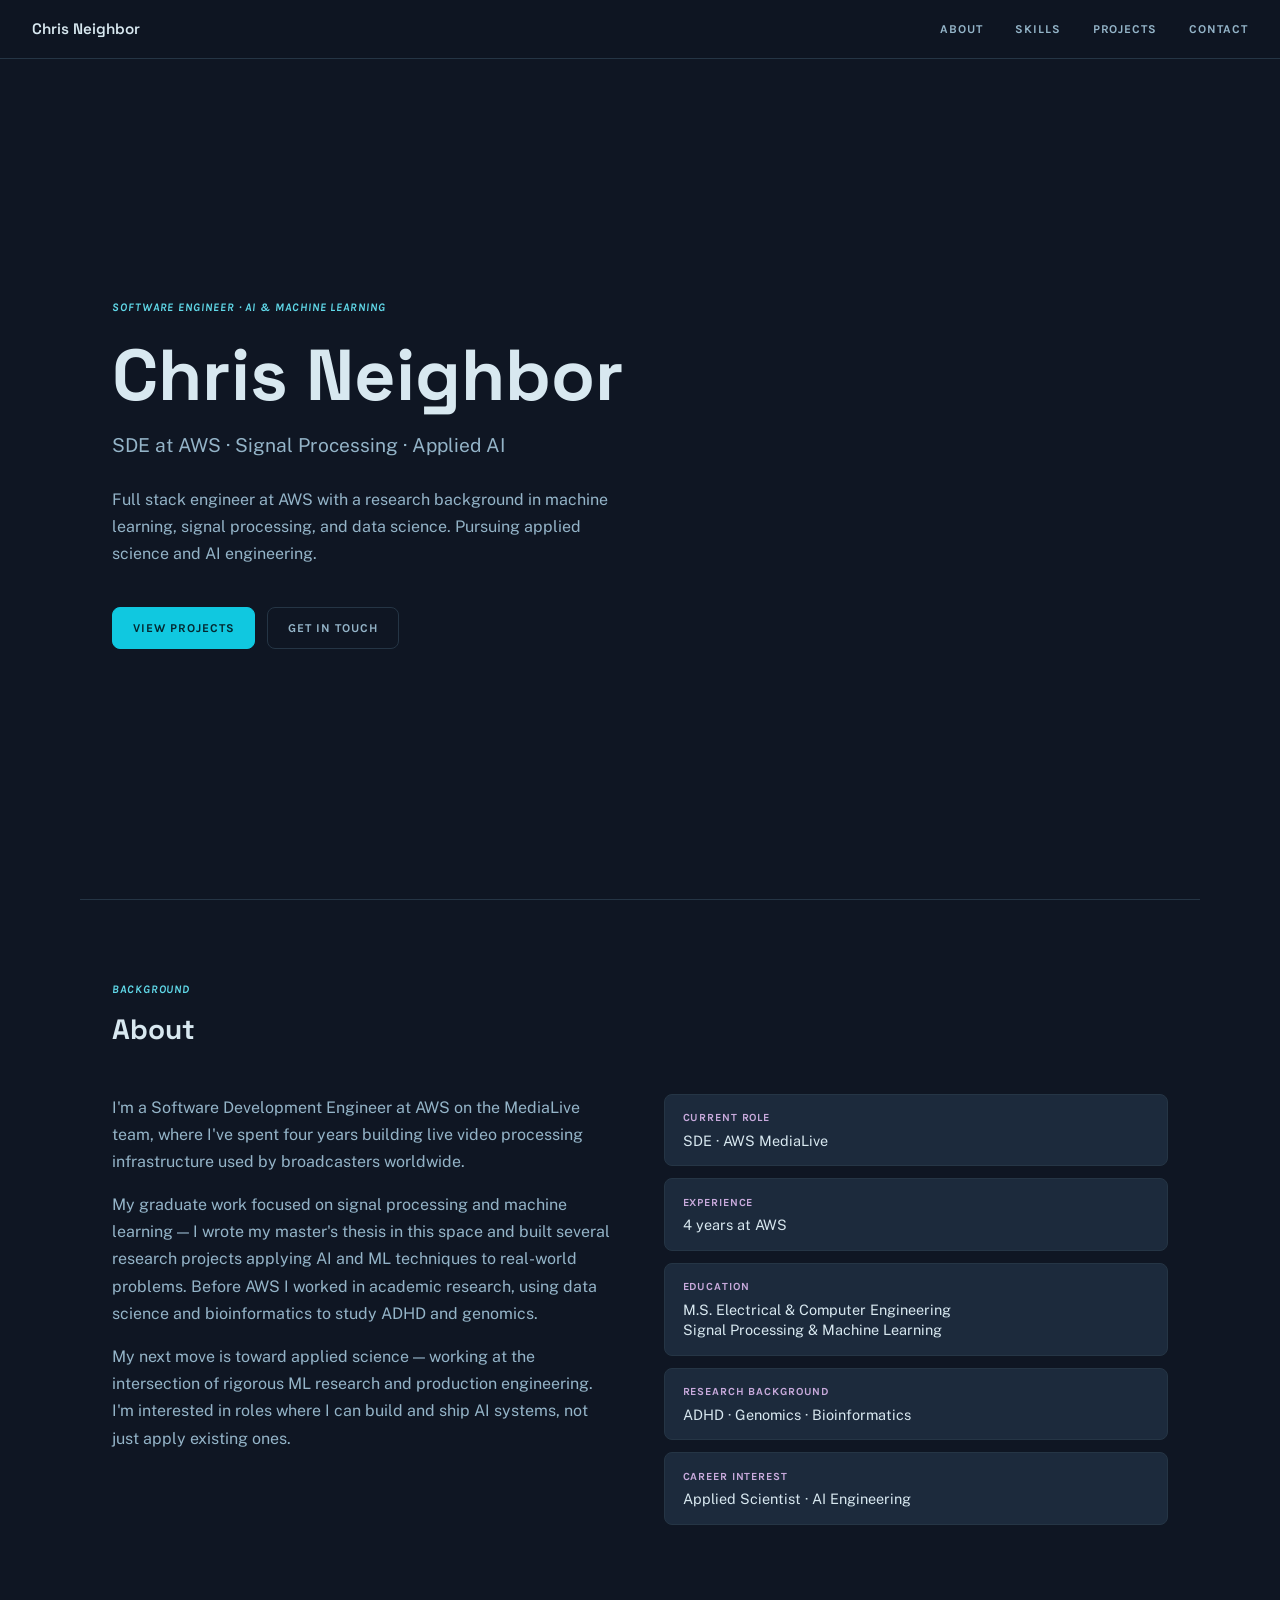
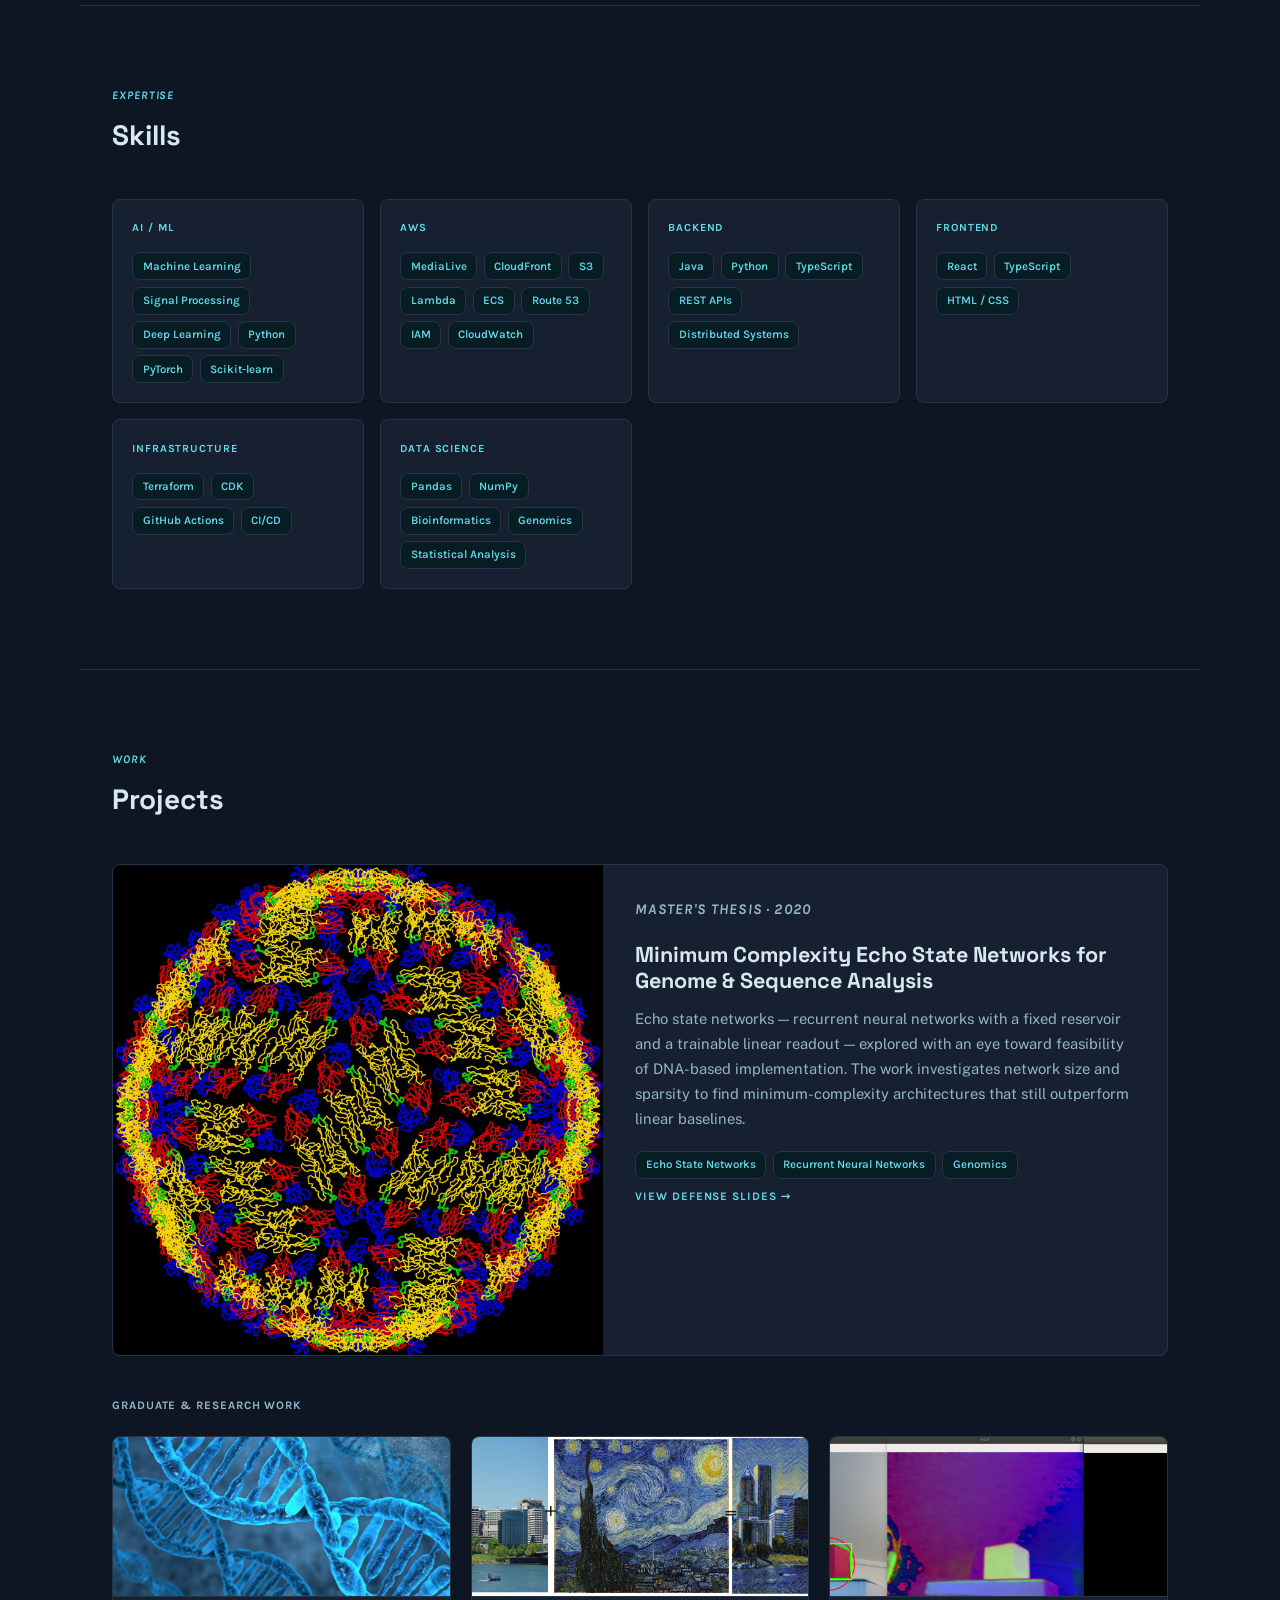
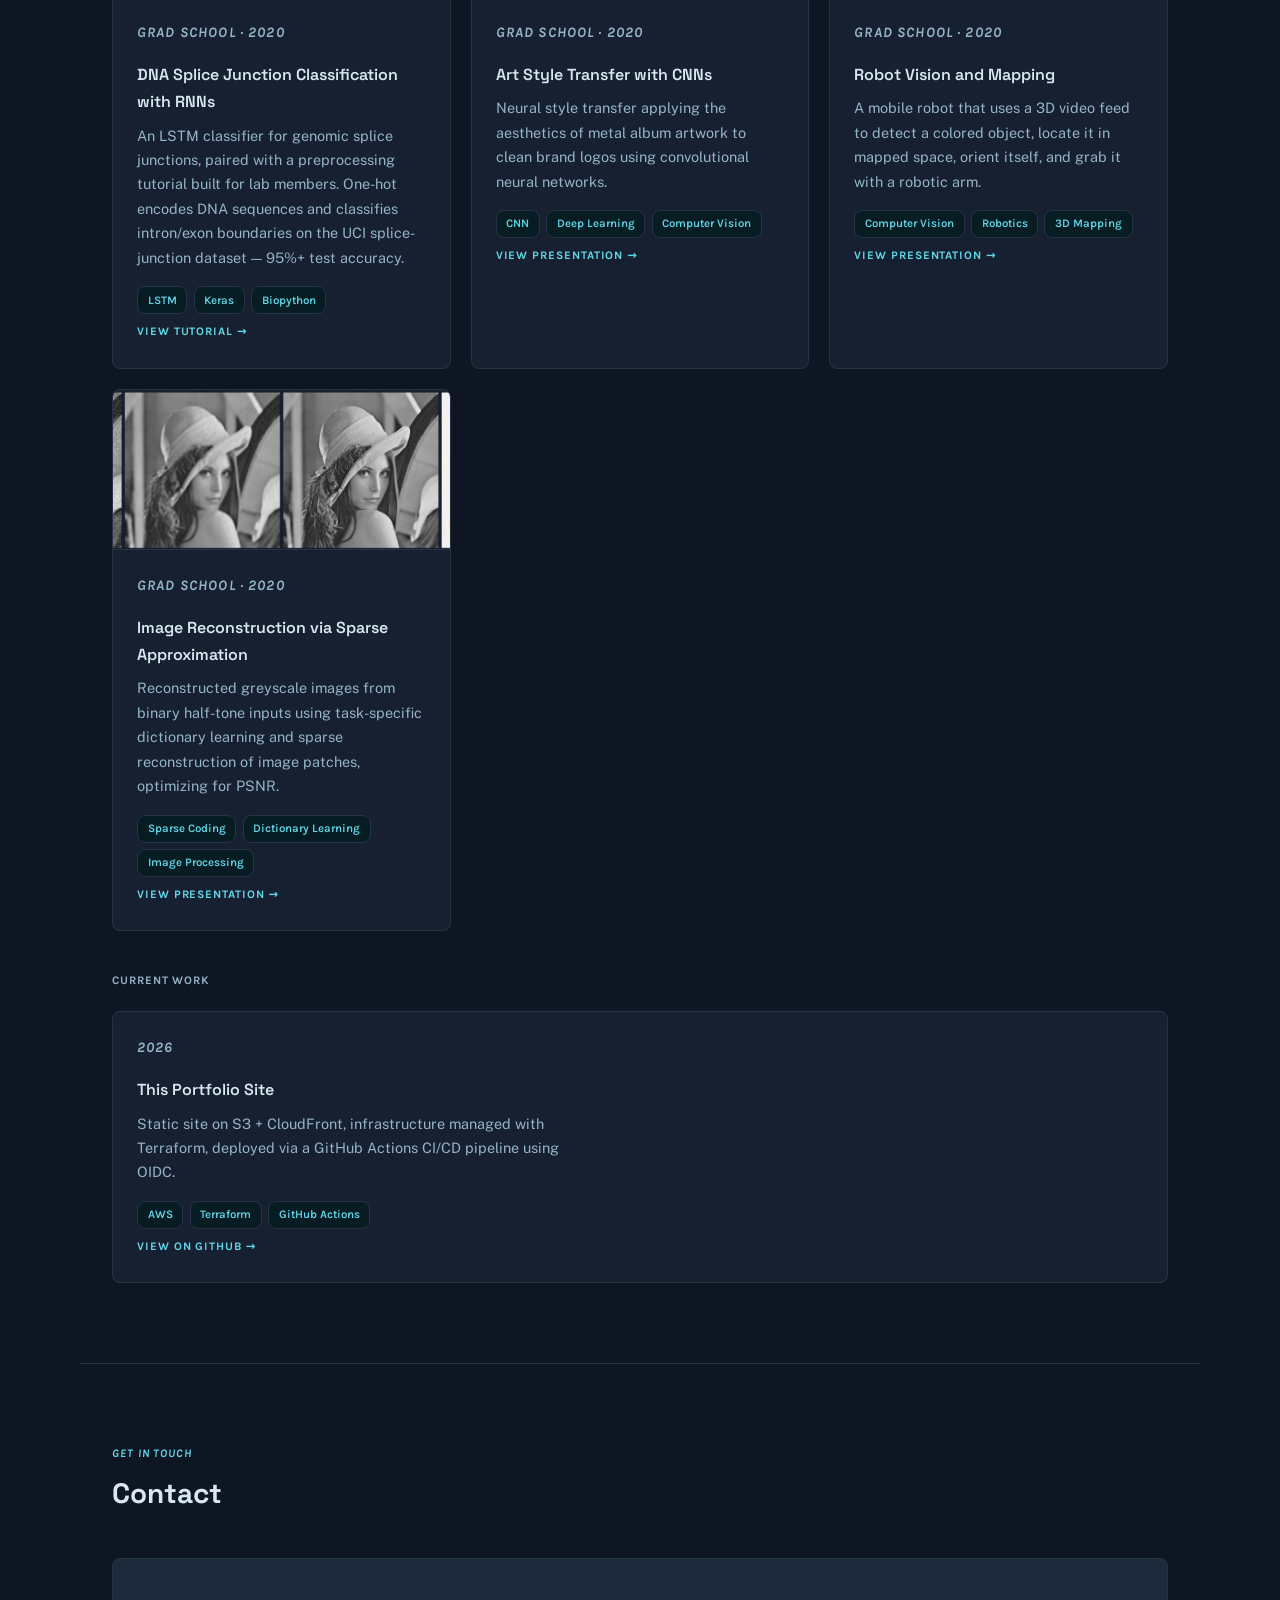
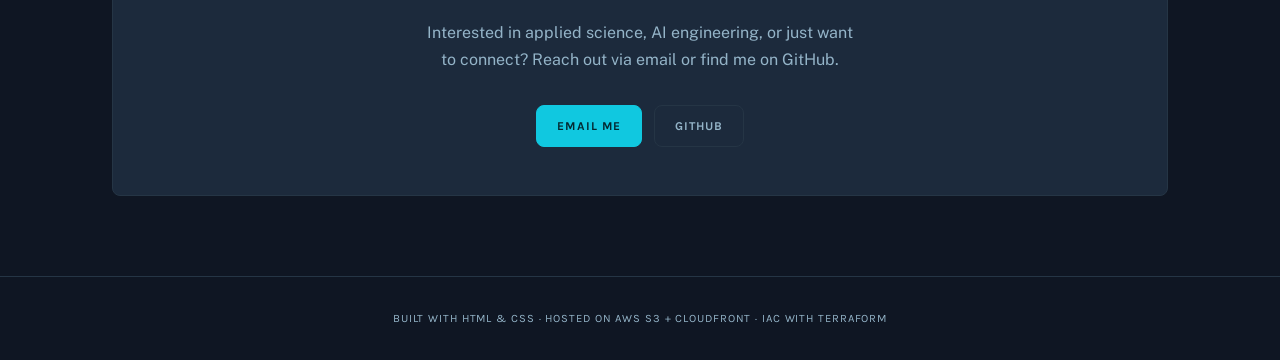
==== commit 8d63e420: "Add portfolio projects and assets from prior work" ====
--- a/src/index.html
+++ b/src/index.html
@@ -156,48 +156,146 @@
   <section id="projects">
     <p class="section-eyebrow">Work</p>
     <h2 class="section-heading">Projects</h2>
+
+    <!-- Featured: Master's Thesis -->
+    <article class="project-featured">
+      <div class="project-featured-media">
+        <img src="assets/images/DengueVirus.jpg" alt="Virus genome visualization from thesis research" loading="lazy" />
+      </div>
+      <div class="project-featured-body">
+        <p class="project-year">Master's Thesis · 2020</p>
+        <h3>Minimum Complexity Echo State Networks for Genome &amp; Sequence Analysis</h3>
+        <p>
+          Echo state networks — recurrent neural networks with a fixed reservoir and a
+          trainable linear readout — explored with an eye toward feasibility of DNA-based
+          implementation. The work investigates network size and sparsity to find
+          minimum-complexity architectures that still outperform linear baselines.
+        </p>
+        <div class="skill-tags">
+          <span class="tag">Echo State Networks</span>
+          <span class="tag">Recurrent Neural Networks</span>
+          <span class="tag">Genomics</span>
+        </div>
+        <a href="assets/pdf/Chris_MastersThesisSlides_FinalVersion.pdf" class="project-link" target="_blank" rel="noopener">
+          View Defense Slides →
+        </a>
+      </div>
+    </article>
+
+    <p class="projects-subhead">Graduate &amp; Research Work</p>
     <div class="projects-grid">
 
       <div class="project-card">
-        <h3>Master's Thesis</h3>
-        <p>
-          Graduate research in signal processing and machine learning.
-          Details and writeup coming soon.
-        </p>
-        <div class="skill-tags">
-          <span class="tag">Signal Processing</span>
-          <span class="tag">Machine Learning</span>
-          <span class="tag">Research</span>
-        </div>
-      </div>
-
-      <div class="project-card">
-        <h3>Portfolio Website</h3>
-        <p>
-          This site — static hosting on S3 + CloudFront, infrastructure managed
-          with Terraform, deployed via GitHub Actions CI/CD pipeline.
-        </p>
-        <div class="skill-tags">
-          <span class="tag">AWS</span>
-          <span class="tag">Terraform</span>
-          <span class="tag">GitHub Actions</span>
-        </div>
-        <a href="https://github.com/Neighborc/PersonalWebsite" class="project-link" target="_blank" rel="noopener">
-          View on GitHub →
-        </a>
-      </div>
-
-      <div class="project-card">
-        <h3>More coming soon</h3>
-        <p>
-          Graduate ML projects and additional work will be added here.
-          Follow on GitHub for updates.
-        </p>
-        <div class="skill-tags">
-          <span class="tag">Coming soon</span>
-        </div>
-      </div>
-
+        <div class="project-card-media">
+          <img src="assets/images/DNA.jpg" alt="DNA sequence visualization" loading="lazy" />
+        </div>
+        <div class="project-card-body">
+          <p class="project-year">Grad School · 2020</p>
+          <h3>DNA Splice Junction Classification with RNNs</h3>
+          <p>
+            An LSTM classifier for genomic splice junctions, paired with a preprocessing
+            tutorial built for lab members. One-hot encodes DNA sequences and classifies
+            intron/exon boundaries on the UCI splice-junction dataset — 95%+ test accuracy.
+          </p>
+          <div class="skill-tags">
+            <span class="tag">LSTM</span>
+            <span class="tag">Keras</span>
+            <span class="tag">Biopython</span>
+          </div>
+          <a href="assets/notebooks/UCI_splice_tutorial_h.html" class="project-link" target="_blank" rel="noopener">
+            View Tutorial →
+          </a>
+        </div>
+      </div>
+
+      <div class="project-card">
+        <div class="project-card-media">
+          <img src="assets/images/PtoStarry.png" alt="Neural style transfer result" loading="lazy" />
+        </div>
+        <div class="project-card-body">
+          <p class="project-year">Grad School · 2020</p>
+          <h3>Art Style Transfer with CNNs</h3>
+          <p>
+            Neural style transfer applying the aesthetics of metal album artwork to clean
+            brand logos using convolutional neural networks.
+          </p>
+          <div class="skill-tags">
+            <span class="tag">CNN</span>
+            <span class="tag">Deep Learning</span>
+            <span class="tag">Computer Vision</span>
+          </div>
+          <a href="assets/pdf/StyleTransfer_FinalPresentation.pdf" class="project-link" target="_blank" rel="noopener">
+            View Presentation →
+          </a>
+        </div>
+      </div>
+
+      <div class="project-card">
+        <div class="project-card-media">
+          <img src="assets/images/ObjectDetection.png" alt="Robot object detection" loading="lazy" />
+        </div>
+        <div class="project-card-body">
+          <p class="project-year">Grad School · 2020</p>
+          <h3>Robot Vision and Mapping</h3>
+          <p>
+            A mobile robot that uses a 3D video feed to detect a colored object, locate it
+            in mapped space, orient itself, and grab it with a robotic arm.
+          </p>
+          <div class="skill-tags">
+            <span class="tag">Computer Vision</span>
+            <span class="tag">Robotics</span>
+            <span class="tag">3D Mapping</span>
+          </div>
+          <a href="assets/pdf/RoboticsPresentation.pdf" class="project-link" target="_blank" rel="noopener">
+            View Presentation →
+          </a>
+        </div>
+      </div>
+
+      <div class="project-card">
+        <div class="project-card-media">
+          <img src="assets/images/lena_best.png" alt="Reconstructed image from sparse approximation" loading="lazy" />
+        </div>
+        <div class="project-card-body">
+          <p class="project-year">Grad School · 2020</p>
+          <h3>Image Reconstruction via Sparse Approximation</h3>
+          <p>
+            Reconstructed greyscale images from binary half-tone inputs using task-specific
+            dictionary learning and sparse reconstruction of image patches, optimizing for PSNR.
+          </p>
+          <div class="skill-tags">
+            <span class="tag">Sparse Coding</span>
+            <span class="tag">Dictionary Learning</span>
+            <span class="tag">Image Processing</span>
+          </div>
+          <a href="assets/pdf/sparse_image_reconstruction_project.pdf" class="project-link" target="_blank" rel="noopener">
+            View Presentation →
+          </a>
+        </div>
+      </div>
+
+    </div>
+
+    <p class="projects-subhead">Current Work</p>
+    <div class="projects-grid">
+      <div class="project-card">
+        <div class="project-card-body">
+          <p class="project-year">2026</p>
+          <h3>This Portfolio Site</h3>
+          <p>
+            Static site on S3 + CloudFront, infrastructure managed with Terraform,
+            deployed via a GitHub Actions CI/CD pipeline using OIDC.
+          </p>
+          <div class="skill-tags">
+            <span class="tag">AWS</span>
+            <span class="tag">Terraform</span>
+            <span class="tag">GitHub Actions</span>
+          </div>
+          <a href="https://github.com/Neighborc/PersonalWebsite" class="project-link" target="_blank" rel="noopener">
+            View on GitHub →
+          </a>
+        </div>
+      </div>
     </div>
   </section>
 
--- a/src/styles.css
+++ b/src/styles.css
@@ -267,6 +267,68 @@
 /* ── Projects ── */
 #projects { border-bottom: 1px solid var(--border); }
 
+/* Year / context label */
+.project-year {
+  font-family: var(--font-label);
+  font-size: 0.66rem;
+  font-weight: 700;
+  font-style: italic;
+  letter-spacing: var(--label-spacing);
+  text-transform: uppercase;
+  color: var(--accent-2);
+  margin-bottom: 0.5rem;
+}
+
+/* Sub-headings within projects */
+.projects-subhead {
+  font-family: var(--font-label);
+  font-size: 0.72rem;
+  font-weight: 700;
+  letter-spacing: var(--label-spacing);
+  text-transform: uppercase;
+  color: var(--text-muted);
+  margin: 2.5rem 0 1.25rem;
+}
+
+/* Featured project (thesis) */
+.project-featured {
+  display: grid;
+  grid-template-columns: 1fr 1.15fr;
+  gap: 0;
+  background: var(--surface);
+  border: 1px solid var(--border);
+  border-radius: var(--radius);
+  overflow: hidden;
+  transition: border-color 0.15s;
+}
+.project-featured:hover { border-color: var(--accent); }
+
+.project-featured-media {
+  overflow: hidden;
+  min-height: 240px;
+}
+.project-featured-media img {
+  width: 100%;
+  height: 100%;
+  object-fit: cover;
+  display: block;
+}
+
+.project-featured-body { padding: 2rem; }
+.project-featured-body h3 {
+  font-family: var(--font-display);
+  font-size: 1.35rem;
+  font-weight: 700;
+  line-height: 1.2;
+  color: var(--text);
+  margin-bottom: 0.75rem;
+}
+.project-featured-body p {
+  font-size: 0.92rem;
+  color: var(--text-muted);
+  margin-bottom: 1.25rem;
+}
+
 .projects-grid {
   display: grid;
   grid-template-columns: repeat(auto-fit, minmax(280px, 1fr));
@@ -277,10 +339,28 @@
   background: var(--surface);
   border: 1px solid var(--border);
   border-radius: var(--radius);
-  padding: 1.5rem;
+  overflow: hidden;
   transition: border-color 0.15s;
+  display: flex;
+  flex-direction: column;
 }
 .project-card:hover { border-color: var(--accent); }
+
+.project-card-media {
+  height: 160px;
+  overflow: hidden;
+  border-bottom: 1px solid var(--border);
+}
+.project-card-media img {
+  width: 100%;
+  height: 100%;
+  object-fit: cover;
+  display: block;
+  transition: transform 0.3s;
+}
+.project-card:hover .project-card-media img { transform: scale(1.04); }
+
+.project-card-body { padding: 1.5rem; }
 
 .project-card h3 {
   font-family: var(--font-display);
@@ -341,6 +421,8 @@
 /* ── Responsive ── */
 @media (max-width: 680px) {
   .about-grid { grid-template-columns: 1fr; }
+  .project-featured { grid-template-columns: 1fr; }
+  .project-featured-media { min-height: 200px; }
   nav { padding: 1rem 1.25rem; }
   .nav-links { gap: 1.25rem; }
 }
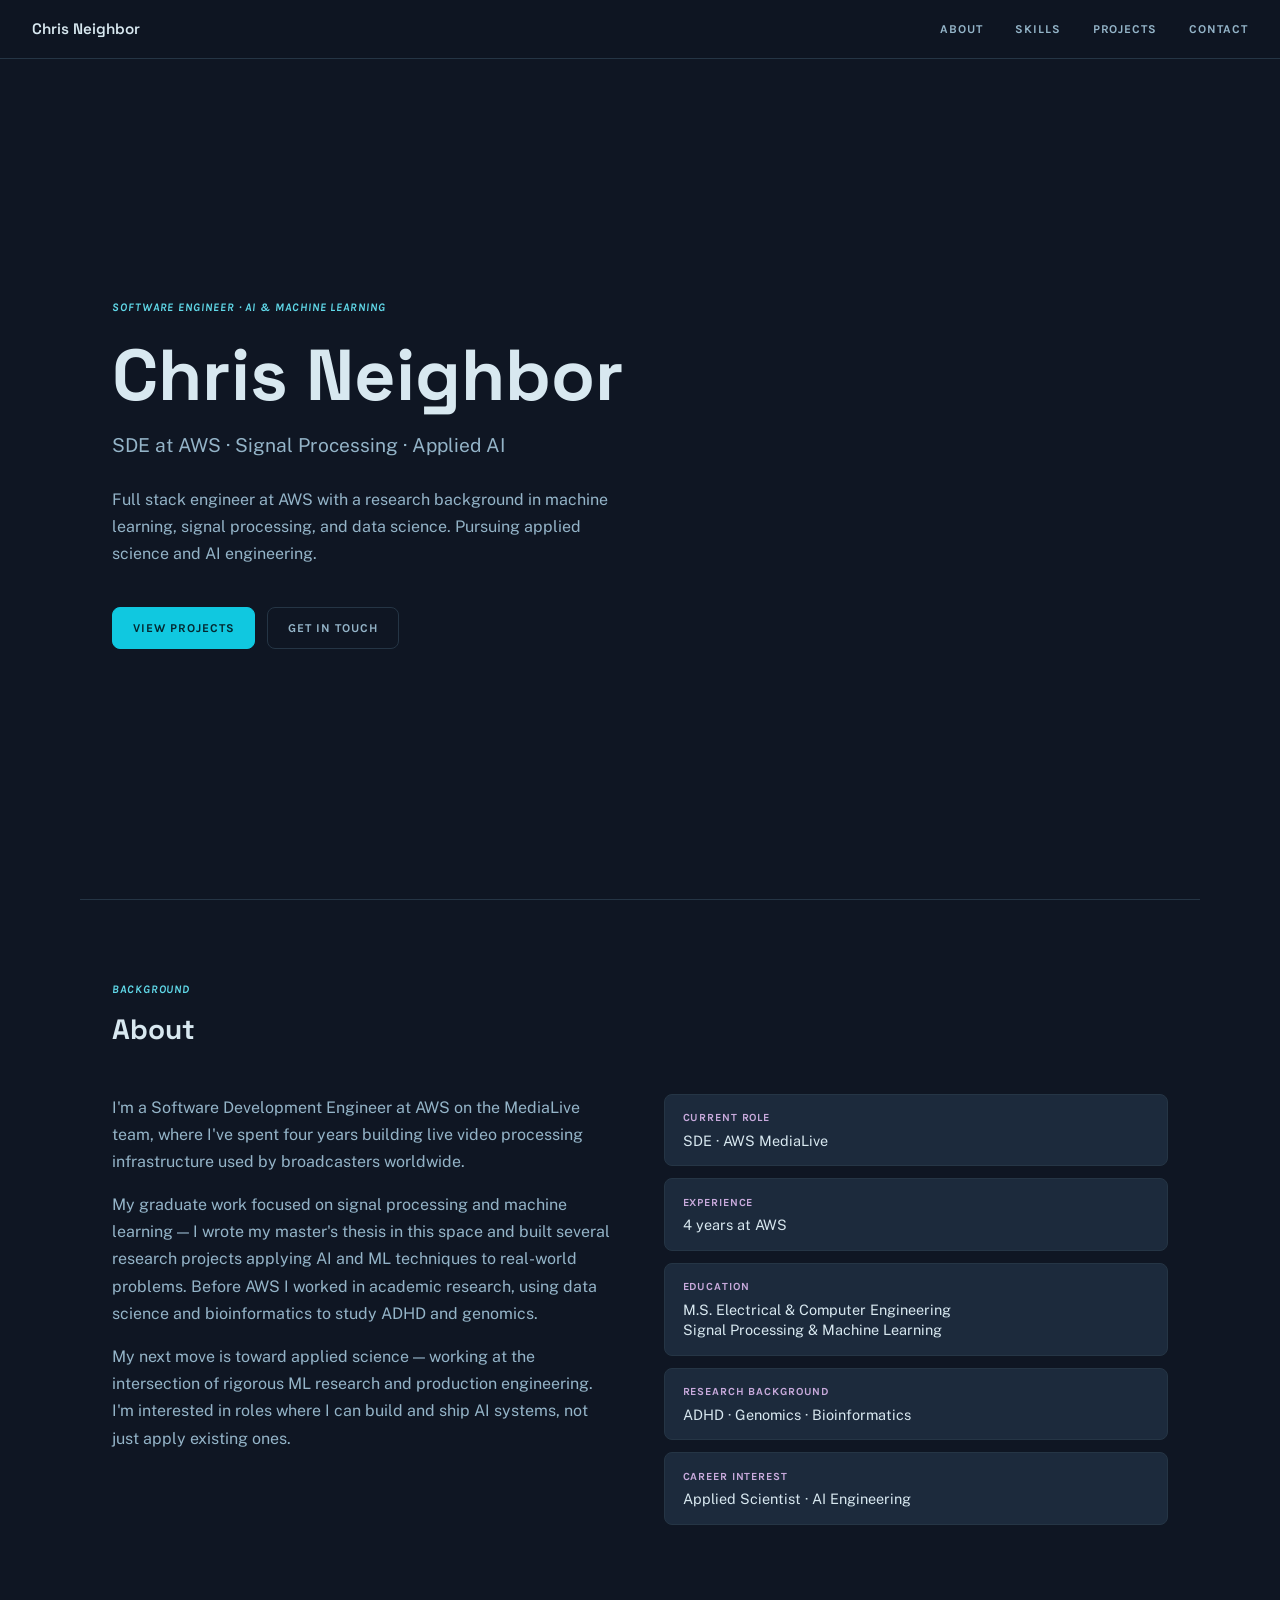
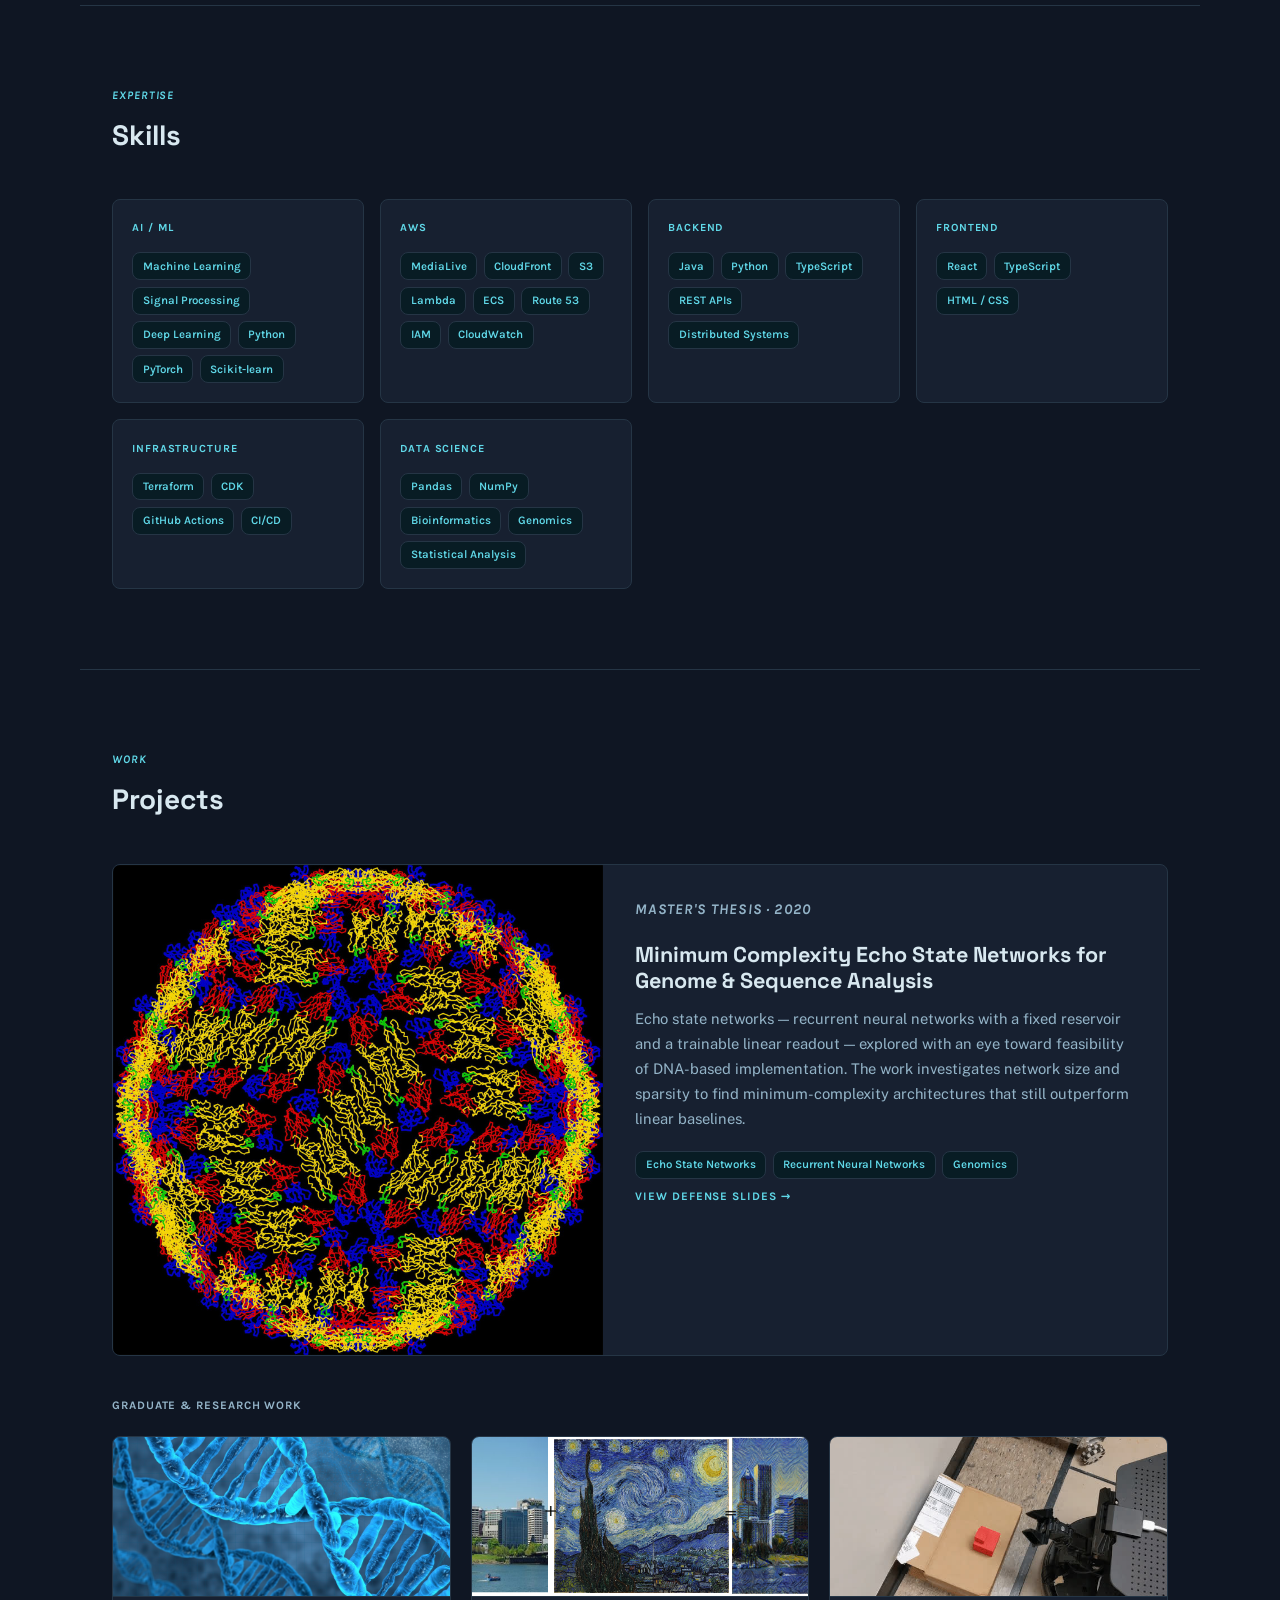
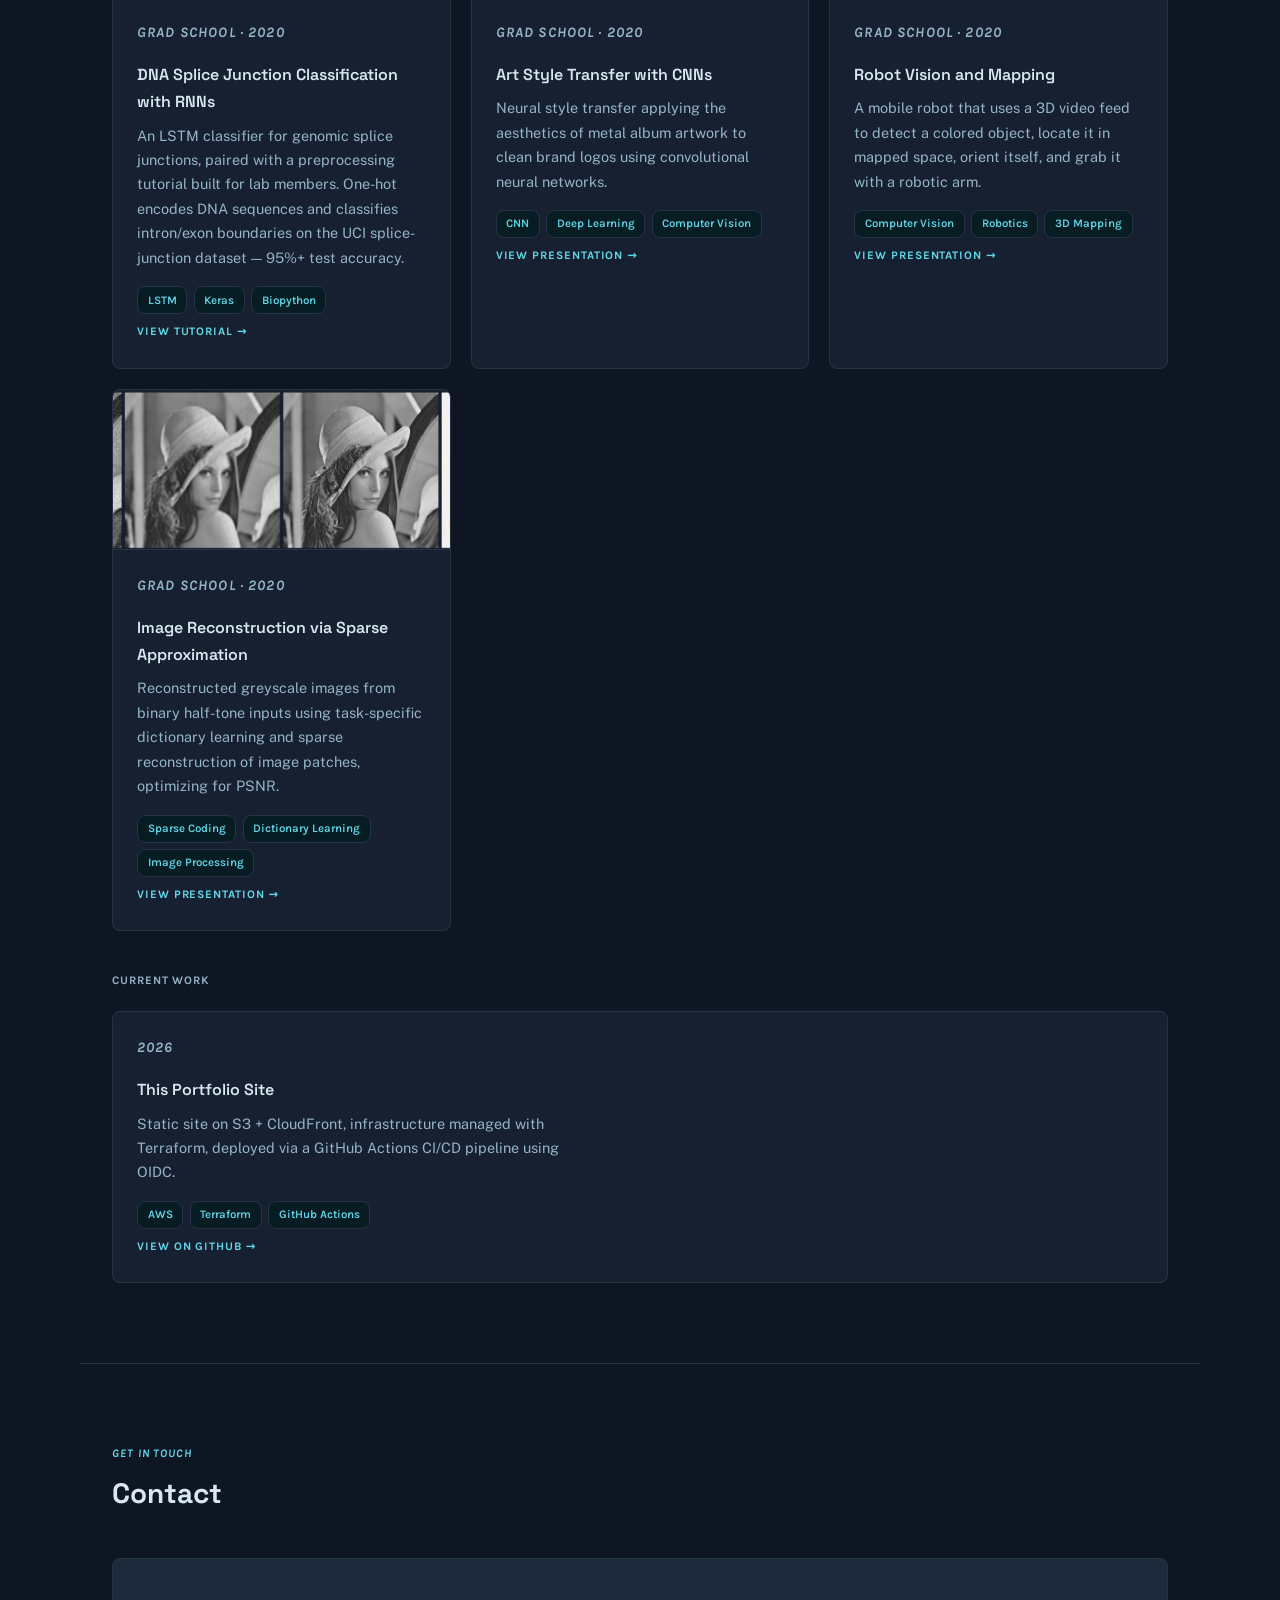
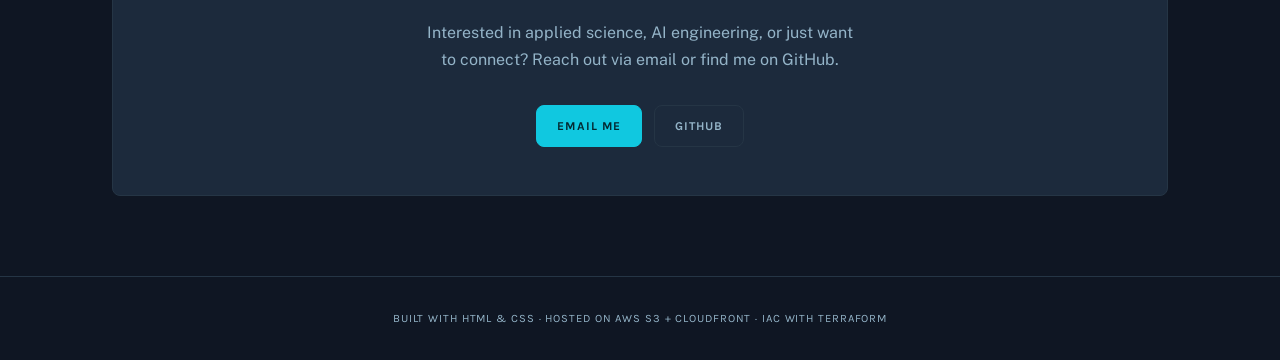
==== commit 212154a2: "Optimize project media assets" ====
--- a/src/index.html
+++ b/src/index.html
@@ -232,7 +232,8 @@
 
       <div class="project-card">
         <div class="project-card-media">
-          <img src="assets/images/ObjectDetection.png" alt="Robot object detection" loading="lazy" />
+          <video src="assets/video/robot_grab_cube.mp4" poster="assets/video/robot_grab_cube_poster.jpg"
+                 autoplay loop muted playsinline></video>
         </div>
         <div class="project-card-body">
           <p class="project-year">Grad School · 2020</p>
--- a/src/styles.css
+++ b/src/styles.css
@@ -351,7 +351,8 @@
   overflow: hidden;
   border-bottom: 1px solid var(--border);
 }
-.project-card-media img {
+.project-card-media img,
+.project-card-media video {
   width: 100%;
   height: 100%;
   object-fit: cover;
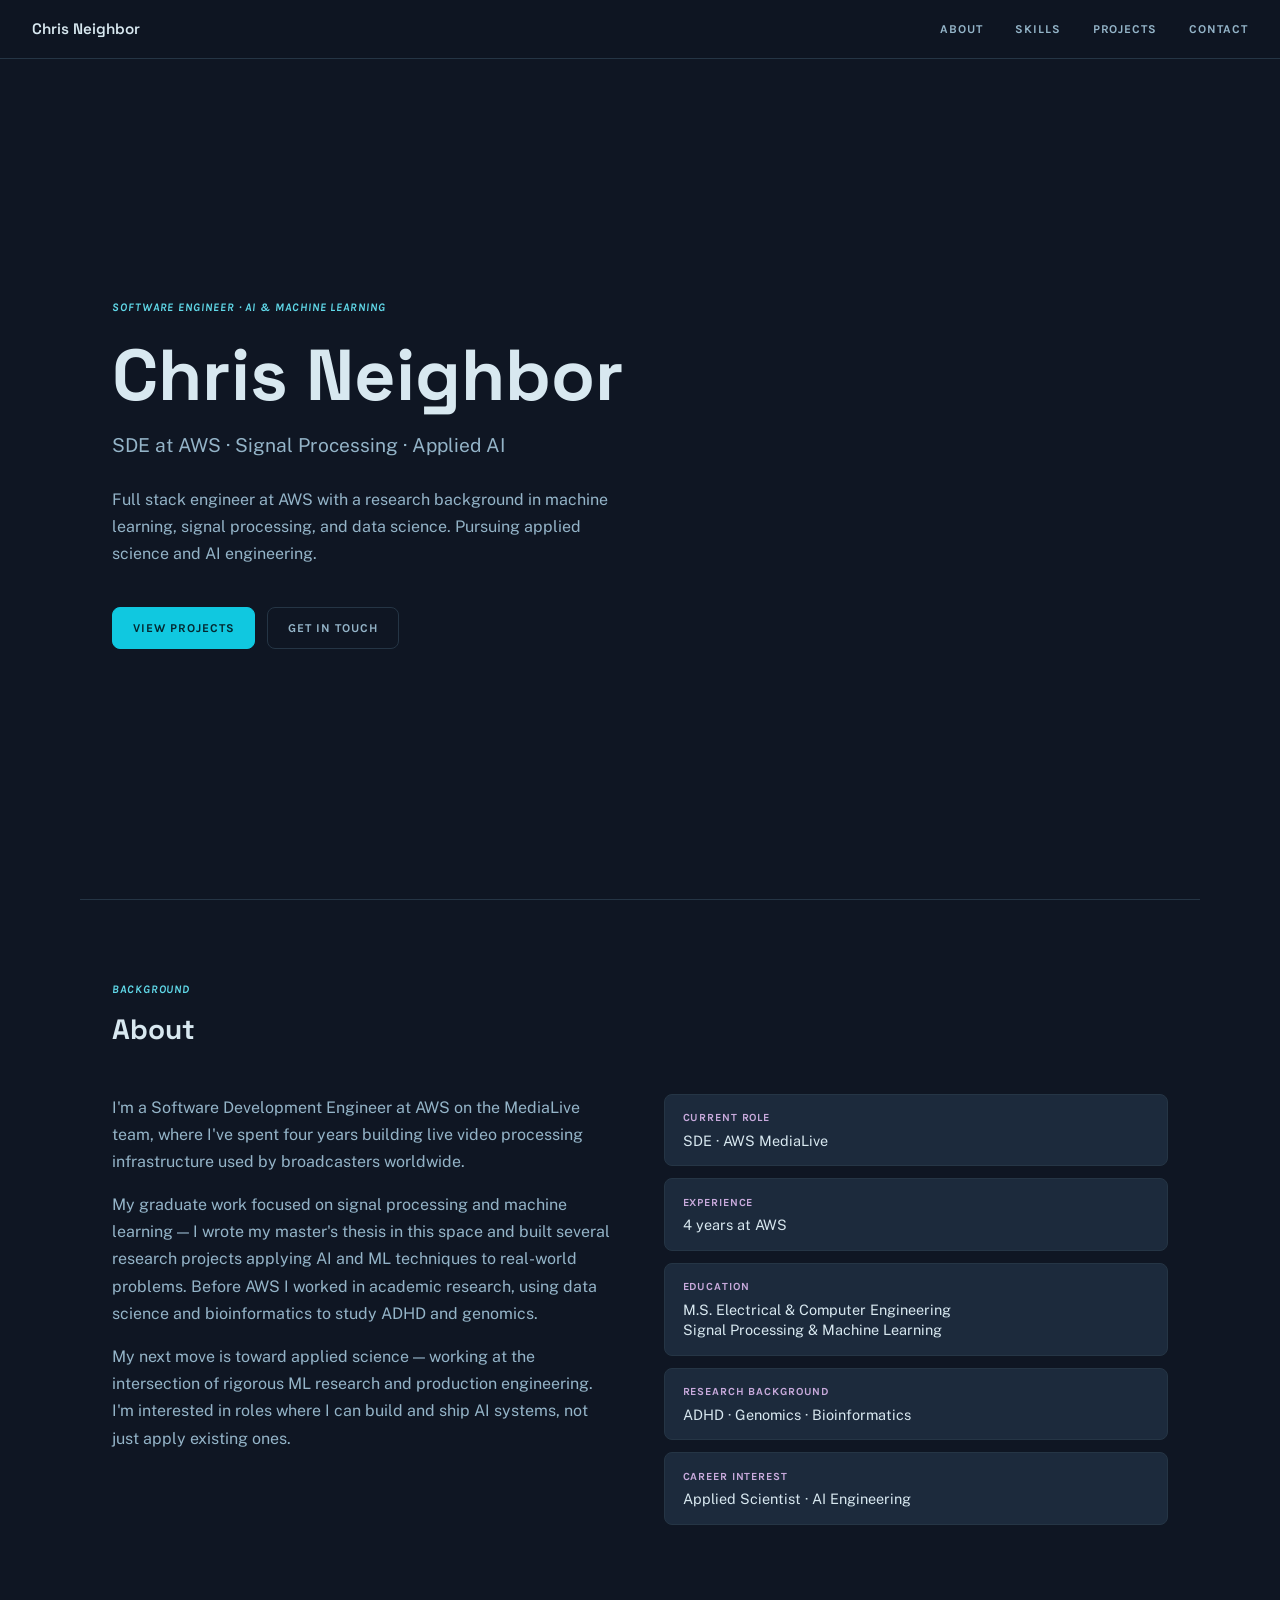
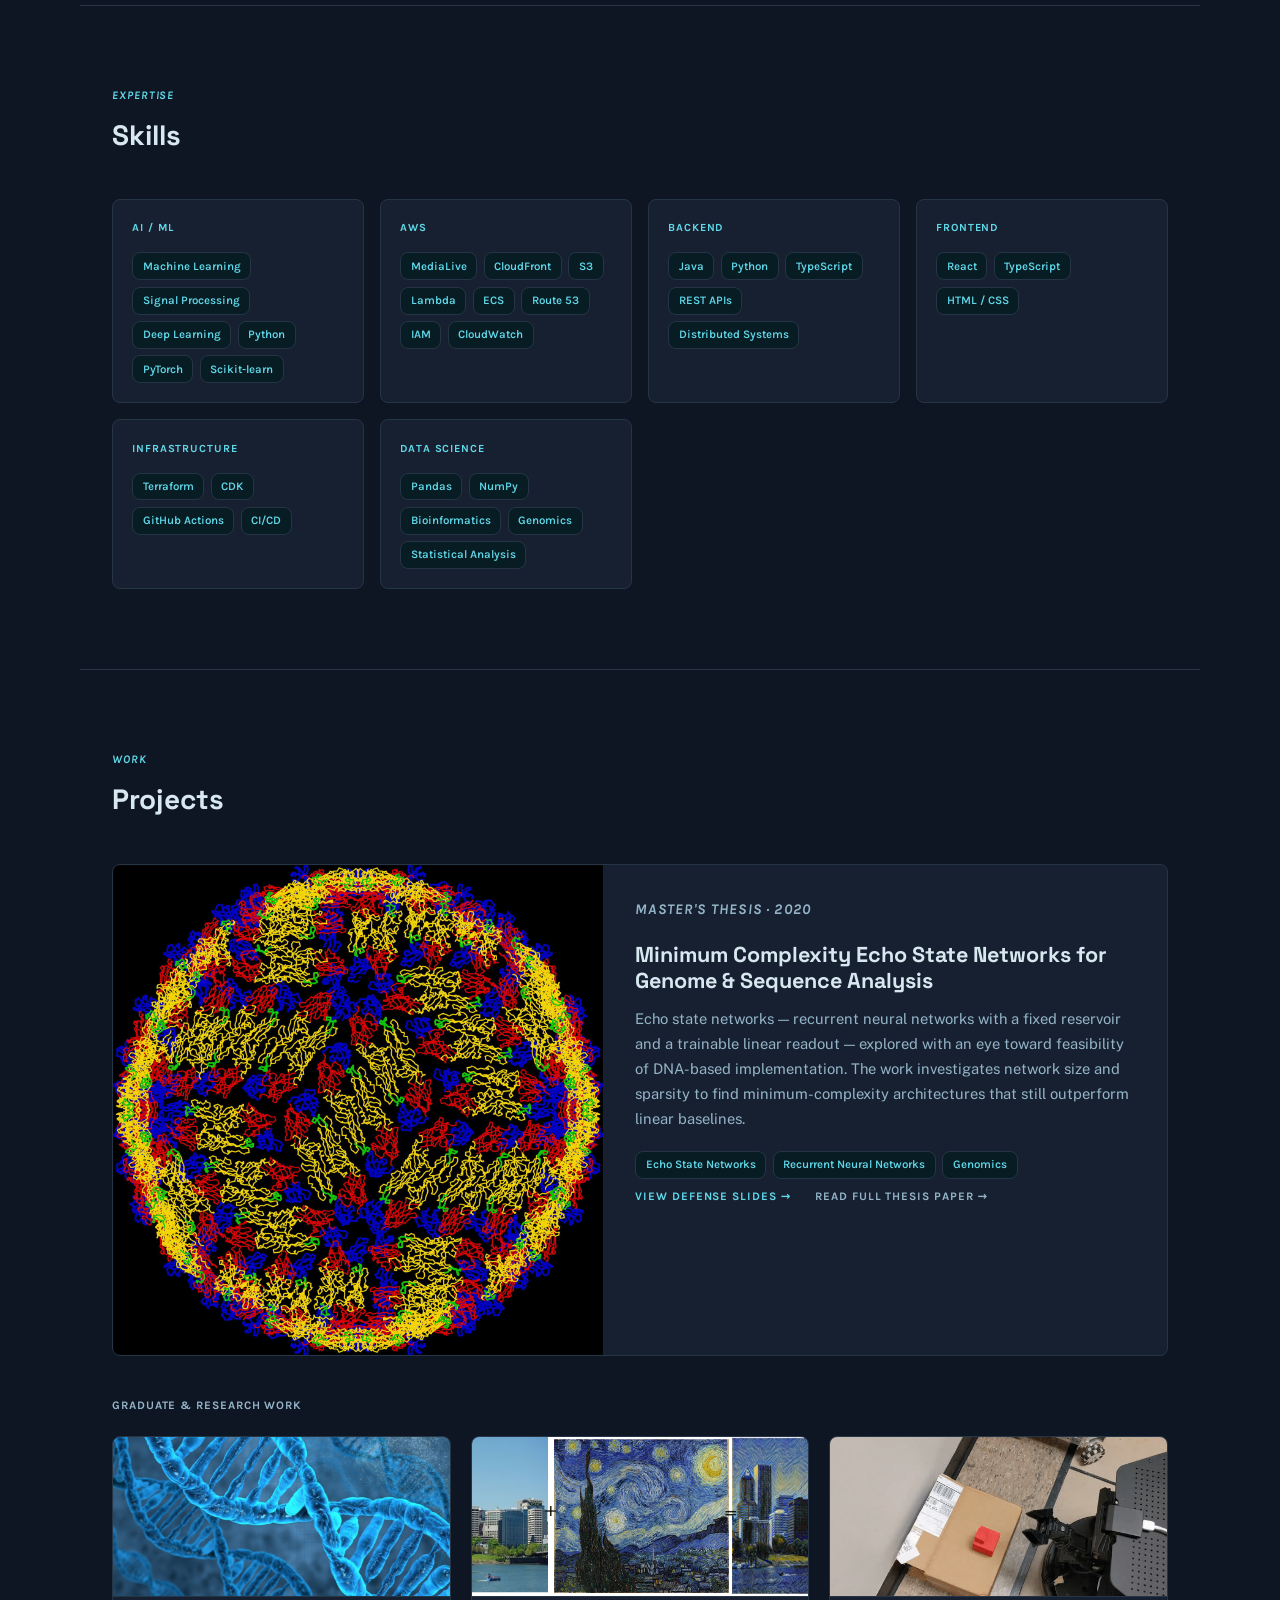
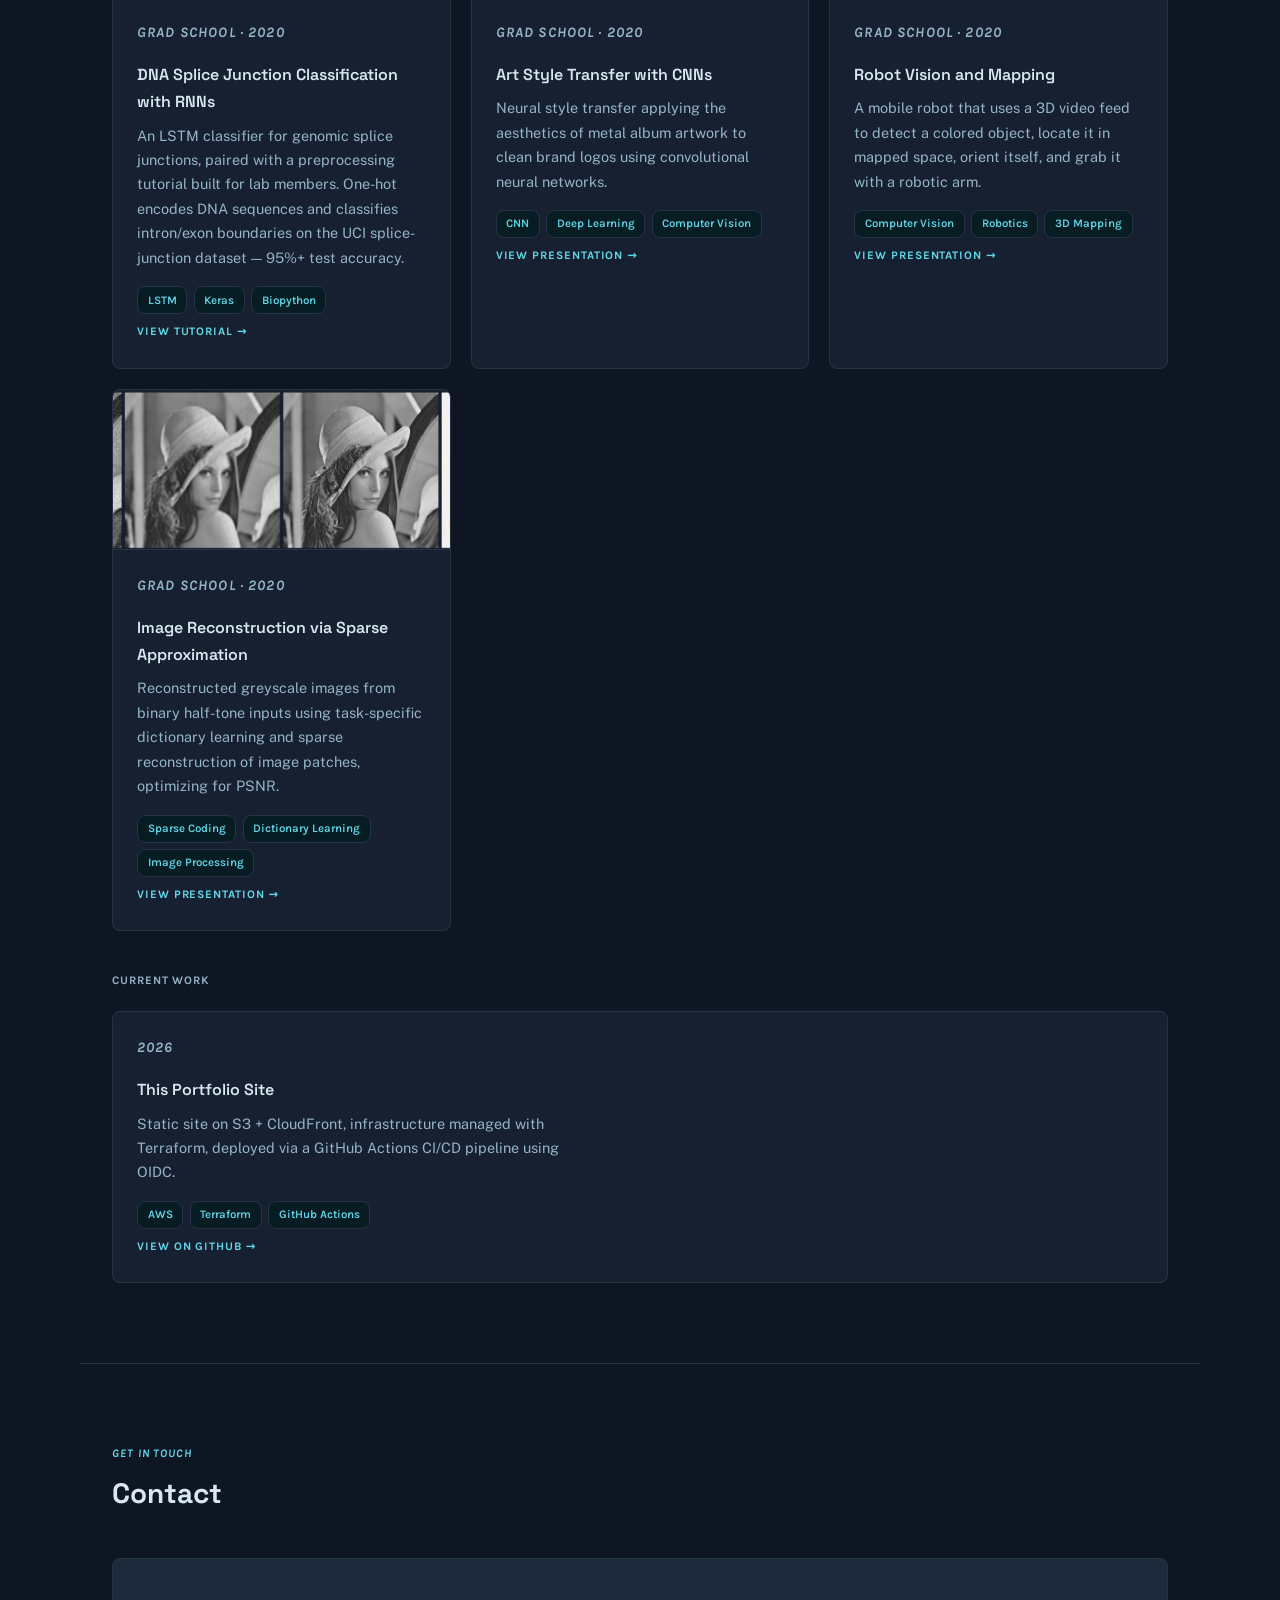
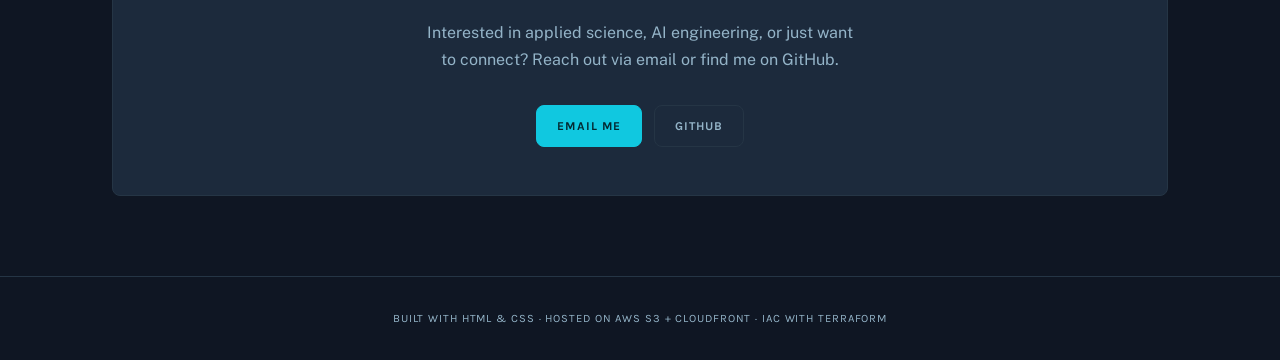
==== commit ffadfb11: "Add thesis links and make project cards clickable" ====
--- a/src/index.html
+++ b/src/index.html
@@ -176,9 +176,14 @@
           <span class="tag">Recurrent Neural Networks</span>
           <span class="tag">Genomics</span>
         </div>
-        <a href="assets/pdf/Chris_MastersThesisSlides_FinalVersion.pdf" class="project-link" target="_blank" rel="noopener">
-          View Defense Slides →
-        </a>
+        <div class="project-links">
+          <a href="assets/pdf/Chris_MastersThesisSlides_FinalVersion.pdf" class="project-link" target="_blank" rel="noopener">
+            View Defense Slides →
+          </a>
+          <a href="https://pdxscholar.library.pdx.edu/open_access_etds/5502/" class="project-link project-link--secondary" target="_blank" rel="noopener">
+            Read Full Thesis Paper →
+          </a>
+        </div>
       </div>
     </article>
 
--- a/src/styles.css
+++ b/src/styles.css
@@ -292,6 +292,7 @@
 
 /* Featured project (thesis) */
 .project-featured {
+  position: relative;
   display: grid;
   grid-template-columns: 1fr 1.15fr;
   gap: 0;
@@ -300,6 +301,7 @@
   border-radius: var(--radius);
   overflow: hidden;
   transition: border-color 0.15s;
+  cursor: pointer;
 }
 .project-featured:hover { border-color: var(--accent); }
 
@@ -336,6 +338,7 @@
 }
 
 .project-card {
+  position: relative;
   background: var(--surface);
   border: 1px solid var(--border);
   border-radius: var(--radius);
@@ -343,6 +346,7 @@
   transition: border-color 0.15s;
   display: flex;
   flex-direction: column;
+  cursor: pointer;
 }
 .project-card:hover { border-color: var(--accent); }
 
@@ -390,6 +394,31 @@
   margin-top: 0.5rem;
 }
 
+/* Row of links on the featured card */
+.project-links {
+  display: flex;
+  flex-wrap: wrap;
+  gap: 1.5rem;
+  align-items: center;
+}
+
+/* Whole-card clickable: stretch the primary link across the card */
+.project-card .project-link::after,
+.project-featured .project-links .project-link:first-child::after {
+  content: "";
+  position: absolute;
+  inset: 0;
+  z-index: 1;
+}
+
+/* Secondary link sits above the stretch overlay so it stays independently clickable */
+.project-link--secondary {
+  position: relative;
+  z-index: 2;
+  color: var(--text-muted);
+}
+.project-link--secondary:hover { color: var(--accent-label); }
+
 /* ── Contact ── */
 .contact-inner {
   background: var(--surface-alt);
